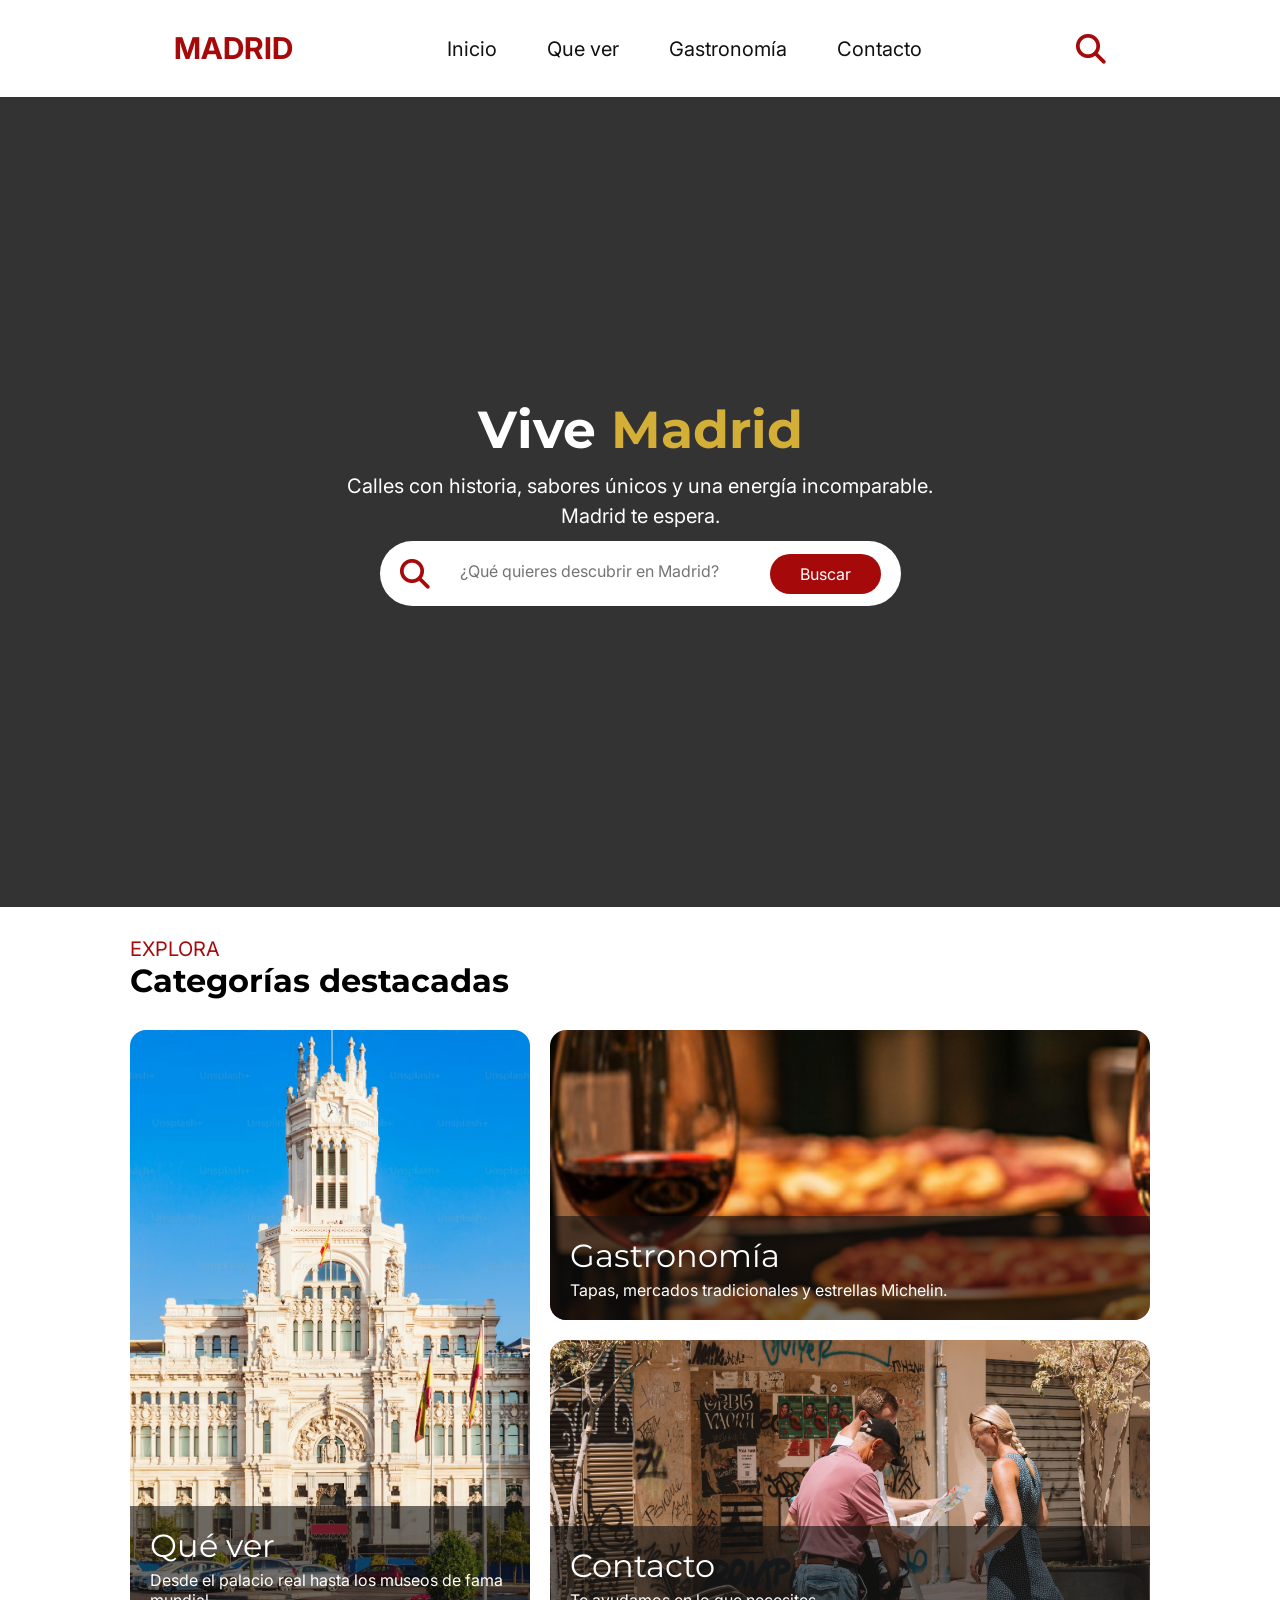
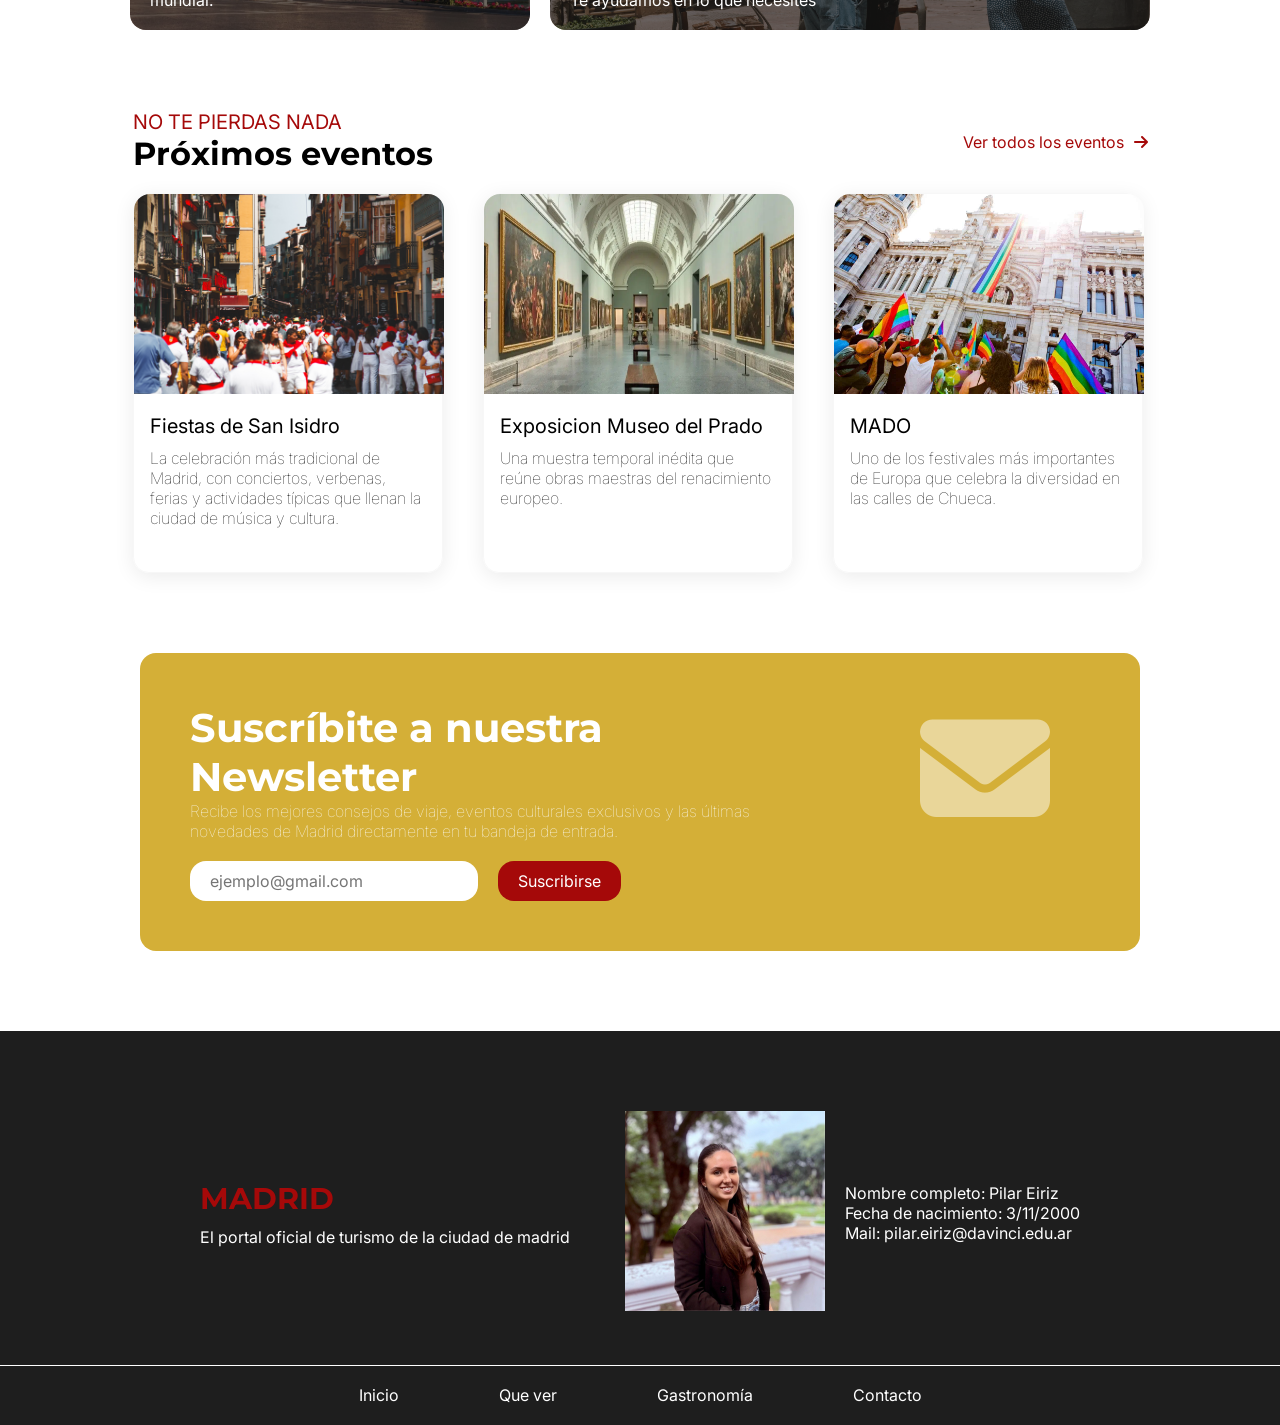
==== index.html @ 143a4bd5 "Web terminada" ====
<!DOCTYPE html>
<html lang="es">

<head>
    <meta charset="UTF-8">
    <meta name="viewport" content="width=device-width, initial-scale=1.0">
    <link rel="stylesheet" href="./css/style.css">
    <link rel="stylesheet" href="https://cdnjs.cloudflare.com/ajax/libs/font-awesome/6.7.2/css/all.min.css">
    <link rel="preconnect" href="https://fonts.googleapis.com">
    <link rel="preconnect" href="https://fonts.gstatic.com" crossorigin>
    <link
        href="https://fonts.googleapis.com/css2?family=Inter:ital,opsz,wght@0,14..32,100..900;1,14..32,100..900&family=Montserrat:ital,wght@0,100..900;1,100..900&display=swap"
        rel="stylesheet">
    <link rel="icon" href="./assets/favicon.ico" type="image/x-icon">
    <title>Inicio</title>
</head>

<body>
    <header class="header">
        <div id="logo">
            <p><strong>MADRID</strong></p>
        </div>
        <nav class="nav">
            <ul>
                <li>
                    <a href="./index.html">Inicio</a>
                </li>
                <li>
                    <a href="./quever.html">Que ver</a>
                </li>
                <li>
                    <a href="./gastronomia.html">Gastronomía</a>
                </li>
                <li>
                    <a href="./contacto.html">Contacto</a>
                </li>
            </ul>
        </nav>
        <div class="div-icono-buscador">
            <i class="fa-solid fa-magnifying-glass"></i>
        </div>
    </header>
    <section class="seccion-principal-inicio">
        <video class="video-fondo" autoplay muted loop playsinline>
            <source src="./assets/home/video-principal-madrid.mp4" type="video/mp4">
        </video>
        <h1 class="fade-in-box">Vive <span>Madrid</span></h1>
        <p class="fade-in-box"> Calles con historia, sabores únicos y una energía incomparable. Madrid te espera.</p>
        <div class="contenedor-input-buscador fade-in-box">
            <div class="div-icono-buscador">
                <i class="fa-solid fa-magnifying-glass"></i>
            </div>
            <div>
                <input type="text" placeholder="¿Qué quieres descubrir en Madrid?">
            </div>
            <div>
                <button>
                    Buscar
                </button>
            </div>

        </div>
    </section>
    <section class="seccion-categorias-destacadas">
        <div class="texto-principal-detacadas">
            <p>EXPLORA</p>
            <h2>Categorías destacadas</h2>
        </div>
        <div class="cards-caterogias-destacadas">
            <div class="categorias-izquierda">
                <div class="card-texto">
                    <h3>
                        Qué ver
                    </h3>
                    <p>
                        Desde el palacio real hasta los museos de fama mundial.
                    </p>
                </div>

            </div>
            <div class="categorias-derecha">
                <div class="categoria-gastronomia">
                    <div class="card-texto">
                        <h3>Gastronomía</h3>
                        <p>Tapas, mercados tradicionales y estrellas Michelin.</p>
                    </div>
                </div>
                <div class="categoria-contacto">
                    <div class="card-texto">
                        <h3>Contacto</h3>
                        <p>Te ayudamos en lo que necesites</p>
                    </div>

                </div>
            </div>
        </div>

    </section>
    <section class="seccion-proximos-eventos">
        <div class="texto-principal-eventos">
            <div class="texto-izquierda">
                <p> NO TE PIERDAS NADA </p>
                <h2> Próximos eventos </h2>
            </div>
            <div class="texto-derecha">
                <p>Ver todos los eventos</p>
                <i class="fa-solid fa-arrow-right"></i>
            </div>
        </div>
        <div class="seccion-cards-proximos-eventos">
            <div class="card-evento">
                <figure>
                    <img src="./assets/home/prox-eventos/san-isidro.jpg" alt="Eiesta de San Isidro">
                </figure>
                <h3>Fiestas de San Isidro</h3>
                <p>La celebración más tradicional de Madrid, con conciertos, verbenas, ferias y actividades típicas que
                    llenan la ciudad de música y cultura.</p>
            </div>
            <div class="card-evento">
                <figure>
                    <img src="./assets/home/prox-eventos/museo-del-prado.jpg" alt="Exposicion en el Museo del Prado">
                </figure>
                <h3>Exposicion Museo del Prado</h3>
                <p>Una muestra temporal inédita que reúne obras maestras del renacimiento europeo.</p>
            </div>
            <div class="card-evento">
                <figure>
                    <img src="./assets/home/prox-eventos/Madrid-Orgullo.jpg" alt="Festival Madrid Orgullo">
                </figure>
                <h3> <abbr title="Madrid Orgullo"> MADO</abbr></h3>
                <p>Uno de los festivales más importantes de Europa que celebra la diversidad en las calles de Chueca.
                </p>
            </div>
        </div>
    </section>

    <section class="seccion-newsletter">
        <div class="seccion-principal-newsletter">
            <div>
                <h2>Suscríbite a nuestra Newsletter</h2>
                <p>Recibe los mejores consejos de viaje, eventos culturales exclusivos y las últimas novedades de Madrid
                    directamente en tu bandeja de entrada.</p>
            </div>
            <div class="seccion-input">
                <input type="email" name="" id="" placeholder="ejemplo@gmail.com">
                <button>Suscribirse</button>
            </div>
        </div>
        <div class="newsletter-icono">
            <i class="fa-solid fa-envelope"></i>
        </div>
    </section>

    <footer>
        <section class="seccion-footer">
            <div class="seccion-footer-row">
                <div class="texto_footer">
                    <p><strong>MADRID</strong></p>
                    <p class="parrafo_footer">El portal oficial de turismo de la ciudad de madrid</p>
                </div>

                <div class="section_footer_datos">
                    <figure class="imagen_footer">
                        <img src="./assets/imagen_perfil.jpeg" alt="Imagen perfil Pilar Eiriz">
                    </figure>
                    <div class="datos_footer">
                        <p>Nombre completo: Pilar Eiriz</p>
                        <p>Fecha de nacimiento: 3/11/2000</p>
                        <p>Mail: pilar.eiriz@davinci.edu.ar</p>
                    </div>
                </div>
            </div>

            <div class="divider" />

            <ul class="footer-list">
                <li>
                    <a href="./index.html">Inicio</a>
                </li>
                <li>
                    <a href="./quever.html">Que ver</a>
                </li>
                <li>
                    <a href="./gastronomia.html">Gastronomía</a>
                </li>
                <li>
                    <a href="./contacto.html">Contacto</a>
                </li>
            </ul>

        </section>

    </footer>

</body>

</html>
---- css/style.css ----
* {
    margin: 0;
    padding: 0;
    box-sizing: border-box;
    list-style: none;
    text-decoration: none;
    font-family: "Inter", sans-serif;
    scroll-behavior: smooth;
}

.fade-in-box {
    animation: fadeIn 1s ease-in-out;
}

@keyframes fadeIn {
    0% {
        opacity: 0;
    }

    100% {
        opacity: 1;
    }
}

:root {
    --color-principal: #A50909;
    --color-texto-secundario: #111111;
    --color-texto-principal: #FFFFFF;
    --color-acento: #D4AF37;
    --color-extra: #E6A0A2;
}


body {
    max-width: 100vw;
    margin: 0 auto;
}


/* Navbar */

.header {
    display: flex;
    justify-content: space-evenly;
    align-items: center;
    padding: 30px 20px;
}


#logo p {
    font-family: "Montserrat", sans-serif;
    color: var(--color-principal);
    font-size: 30px;
    user-select: none;
}

.div-icono-buscador i {
    color: var(--color-principal);
    transition: transform 0.3s ease;
    font-size: 30px;
}

.div-icono-buscador i:hover {
    transform: scale(1.2);
    cursor: pointer;
}

.nav ul {
    display: flex;
    justify-content: space-between;
    gap: 50px;
    width: 100%;

}

.nav a {
    color: var(--color-texto-secundario);
    font-size: 20px;

}

.nav a:hover {
    color: var(--color-principal);
}

.divider {
    width: 100%;
    height: 0.1px;
   background-color: var(--color-texto-principal);
    border: none;
}




/* Footer */


.seccion-footer {
    display: flex;
    flex-direction: column;
    padding: 60px 0px;
    background-color: #1E1E1E;
    margin-top: 80px;
    gap: 30px;
    height: max-content;
}


.seccion-footer-row {
    display: flex;
    justify-content: space-between;
    align-items: center;
    padding: 20px 200px;
}

.texto_footer {
    display: flex;
    flex-direction: column;
    gap: 10px;
}

.texto_footer strong {
    font-family: "Montserrat", sans-serif;
    color: var(--color-principal);
    font-size: 30px;
}

.parrafo_footer {
    color: var(--color-texto-principal);
    font-size: 1rem;
}

.section_footer_datos {
    display: flex;
    gap: 20px;
}

.section_footer_datos img {
    width: 200px;
}

.datos_footer {
    color: var(--color-texto-principal);
    display: flex;
    flex-direction: column;
    align-items: flex-start;
    justify-content: center;

}

.footer-list {
    display: flex;
    gap: 0px 100px;
    justify-content: center;
    padding: 20px 0px;

}

.footer-list a {
    color: var(--color-texto-principal);
}







/* Inicio */

.seccion-principal-inicio {
    position: relative;
    display: flex;
    flex-direction: column;
    justify-content: center;
    align-items: center;
    gap: 10px;
    height: 90vh;
    overflow: hidden;
}

.video-fondo {
    position: absolute;
    inset: 0;
    width: 100%;
    height: 100%;
    object-fit: cover;
    z-index: 0;
}

.seccion-principal-inicio::before {
    content: "";
    position: absolute;
    inset: 0;
    background: rgba(0, 0, 0, 0.8); 
    z-index: 1;
}

.seccion-principal-inicio h1,
span {
    font-family: "Montserrat", sans-serif;
    font-size: 52px;
    font-weight: bold;
    color: var(--color-texto-principal);
    z-index: 2;
}

.seccion-principal-inicio p {
    color: var(--color-texto-principal);
    font-size: 20px;
    width: 600px;
    text-align: center;
    line-height: 30px;
    z-index: 2;
}

.seccion-principal-inicio span {
    color: var(--color-acento);
    z-index: 2;

}



.contenedor-input-buscador {
    background-color: var(--color-texto-principal);
    border-radius: 100px;
    display: flex;
    justify-content: space-between;
    align-items: center;
    gap: 20px;
    padding: 10px 20px;
    width: max-content;
    z-index: 2;

}

.contenedor-input-buscador input {
    margin-bottom: 5px;
    border: none;
    width: 300px;
    padding: 10px;
    outline: none;
    font-size: 1rem;

}


.contenedor-input-buscador input::placeholder {
    font-size: 1rem;
}

.contenedor-input-buscador button {
    background-color: var(--color-principal);
    color: var(--color-texto-principal);
    border: none;
    border-radius: 100px;
    padding: 10px 30px;
    font-size: 1rem;
    text-align: center;
    transition: transform 0.3s ease;
}

.contenedor-input-buscador button:hover {
    transform: scale(1.1);
    cursor: pointer;
}


/* Inicio: Categorias destacadas */

.seccion-categorias-destacadas {
    display: flex;
    flex-direction: column;
    align-items: flex-start;
    gap: 30px;
    margin: 0 auto;
    width: max-content;
}


.texto-principal-detacadas {
    display: flex;
    flex-direction: column;
    align-items: start;
    margin-top: 30px;

}

.texto-principal-detacadas p {
    letter-spacing: 5%;
    color: var(--color-principal);
    font-size: 20px;

}

.texto-principal-detacadas h2 {
    font-family: "Montserrat", sans-serif;
    font-size: 2rem;
}


.cards-caterogias-destacadas {
    display: flex;
    align-items: center;
    justify-content: center;
    gap: 20px;
    height: 600px;

}

.categorias-izquierda {
    background-image: url(../assets/home/Quever-home.avif);
    height: 600px;
    width: 400px;
    background-size: 100%;
    background-position: center;
    background-repeat: no-repeat;
    border-radius: 16px;
    position: relative;
}

.card-texto {
    color: var(--color-texto-principal);
    background-color: rgba(17, 17, 17, 0.6);
    padding: 20px;
    position: absolute;
    bottom: 0;
    border-radius: 0px 0px 16px 16px;
    width: 100%;
}

.card-texto h3 {
    font-family: "Montserrat", sans-serif;
    font-size: 2rem;
    font-weight: normal;
    margin-bottom: 5px;
}

.card-texto p {
    font-size: 1rem;
}

.categorias-derecha {
    display: flex;
    flex-direction: column;
    justify-content: start;
    height: 600px;
    width: 600px;
    gap: 20px;
}

.categoria-gastronomia {
    background-image: url(../assets/home/gastronomia-home.png);
    height: 290px;
    border-radius: 16px;
    background-size: 180%;
    background-position: start;
    background-repeat: no-repeat;
    position: relative;
}

.categoria-contacto {
    background-image: url(../assets/home/contacto-home.jpg);
    height: 290px;
    border-radius: 16px;
    background-size: 100%;
    background-position: center;
    background-repeat: no-repeat;
    position: relative;
}


/* Inicio: Proximos eventos */
.seccion-proximos-eventos {
    display: flex;
    flex-direction: column;
    align-items: flex-start;
    padding: 80px 0px;
    gap: 20px;
    margin: 0 auto;
    width: max-content;

}

.texto-principal-eventos {
    display: flex;
    justify-content: space-between;
    gap: 530px;
    width: max-content;
}


.texto-izquierda p {
    letter-spacing: 5%;
    color: var(--color-principal);
    font-size: 20px;

}

.texto-izquierda h2 {
    font-family: "Montserrat", sans-serif;
    font-size: 2rem;
}

.texto-derecha {
    display: flex;
    align-items: center;
    gap: 10px;

}

.texto-derecha p,
i {
    color: var(--color-principal);
}


.seccion-cards-proximos-eventos {
    display: flex;
    gap: 40px;
}

.card-evento {
    width: 310px;
    height: 380px;
    border-radius: 1rem;
    box-shadow: 0 4px 20px rgba(0, 0, 0, 0.08);
    border: 1px solid rgba(0, 0, 0, 0.03);
}

.card-evento img {
    width: 310px;
    height: 200px;
    border-radius: 16px 16px 0px 0px;
}

.card-evento h3 {
    font-weight: normal;
    font-size: 20px;
    padding: 16px 16px 10px 16px;
}

.card-evento p {
    font-size: 1rem;
    padding: 0px 16px;
    font-weight: lighter;
}


/* Inicio: Newsletter */
.seccion-newsletter {
    display: flex;
    align-items: flex-start;
    background-color: var(--color-acento);
    padding: 50px;
    gap: 100px;
    justify-content: flex-start;
    border-radius: 1rem;
    margin: 0 auto;
    max-width: 1000px;
}

.seccion-principal-newsletter {
    display: flex;
    flex-direction: column;
    gap: 20px;
    width: 70%;
}

.seccion-principal-newsletter h2 {
    font-family: "Montserrat", sans serif;
    color: var(--color-texto-principal);
    font-size: 40px;
}

.seccion-principal-newsletter p {
    color: var(--color-texto-principal);
    font-weight: lighter;
    font-size: 1rem;

}

.seccion-input {
    width: max-content;
    display: flex;
    gap: 20px;
}

.seccion-input input {
    padding: 10px 20px;
    border: none;
    border-radius: 1rem;
    font-size: 1rem;
    outline: none;
}

.seccion-input button {
    background-color: var(--color-principal);
    color: var(--color-texto-principal);
    padding: 10px 20px;
    border: none;
    border-radius: 1rem;
    font-size: 1rem;
    transition: transform 0.3s ease;

}

.seccion-input button:hover {
    transform: scale(1.1);
    cursor: pointer;
}

.newsletter-icono i {
    color: #E9D699;
    font-size: 130px;

}


/* Que ver: Seccion principal */
.seccion-principal-que-ver {
    display: flex;
    flex-direction: column;
    justify-content: flex-end;
    align-items: flex-start;
    gap: 10px;
    background-image: url(../assets/intros/portada-quever.jpg);
    height: 90vh;
    background-size: 100%;
    background-position: center;
    background-repeat: no-repeat;

}

.seccion-principal-que-ver h1,
span {
    font-family: "Montserrat", sans-serif;
    font-size: 52px;
    font-weight: bold;
    color: var(--color-texto-principal);

}

.seccion-principal-que-ver span {
    color: var(--color-acento);
}

.seccion-principal-que-ver h1 {
    padding-left: 80px;
}


.seccion-principal-que-ver p {
    color: var(--color-texto-principal);
    font-size: 20px;
    width: 800px;
    text-align: start;
    line-height: 30px;
    padding-left: 80px;
    padding-bottom: 80px;
}

.nav-secciones-que-ver {
    background-color: #0E0E0C;
    height: 50px;
    display: flex;
    justify-content: center;
    align-content: center;
}

.lista-secciones-que-ver {
    display: flex;
    gap: 40px;
    justify-content: center;
    align-items: center;

}

.lista-secciones-que-ver a {
    font-size: 20px;
    color: #EDEEEF;
}
.lista-secciones-que-ver a:hover {
    text-decoration: underline;
}





/* Monumentos reales */

.texto-principal-seccion h2 {
    font-size: 2rem;
    font-weight: bold;
    padding: 20px 0px 20px 0px
}

.seccion-monumentos-reales {
    display: flex;
    flex-direction: column;
    margin: 0 auto;
    width: max-content;
    padding-top: 30px;
}


.texto-principal-monumentos {
    text-align: start;
    margin-bottom: 30px;
}

.seccion-cards-monumentos {
    display: flex;
    justify-content: center;
    align-items: center;
    width: max-content;
    height: max-content;
    gap: 30px;
}

.card-monumento {
    width: 400px;
    height: 450px;
    border-radius: 1rem;
    box-shadow: 0 4px 20px rgba(0, 0, 0, 0.08);
    border: 1px solid rgba(0, 0, 0, 0.03);

}

.card-monumento img {
    width: 400px;
    height: 250px;
    border-radius: 16px 16px 0px 0px;
}


.texto-card {
    padding: 20px 10px 30px 30px;
    display: flex;
    flex-direction: column;
    gap: 10px;
}





.dato-monumento {
    display: flex;
    justify-content: center;
    gap: 10px;
}

.dato-monumento i {
    font-size: 32px;
    color: var(--color-acento);
}




/* Que ver: Plazas */

.seccion-plazas {
    display: flex;
    flex-direction: column;
    align-items: flex-start;
    gap: 30px;
    width: max-content;
    margin: 0 auto;
    padding-top: 30px;
}

.cards-plazas {
    display: flex;
    align-items: center;
    justify-content: center;
    gap: 20px;
    height: 600px;
}

.cards-plazas h3 {
    font-family: "Montserrat", sans-serif;
    font-size: 2rem;
    font-weight: normal;
    margin-bottom: 5px;
}

.cards-plazas p {
    font-size: 1rem;
}

.categorias-plazas-izquierda {
    background-image: url(../assets/que-ver/plaza-mayor.jpg);
    height: 600px;
    width: 400px;
    background-size: cover;
    object-fit: cover;
    background-position: center;
    background-repeat: no-repeat;
    border-radius: 16px;
    position: relative;


}

.categorias-plazas-derecha {
    height: 600px;
    width: 400px;
    background-size: cover;
    background-position: center;
    background-repeat: no-repeat;
    border-radius: 16px;
    position: relative;
    display: flex;
    flex-direction: column;
    justify-content: start;
    gap: 40px;
}


.card-texto-plazas {
    color: var(--color-texto-principal);
    background-color: rgba(17, 17, 17, 0.6);
    display: flex;
    flex-direction: column;
    justify-content: center;
    padding: 20px;
    position: absolute;
    bottom: 0;
    border-radius: 0 0 16px 16px;
}

.categoria-plazas {
    background-image: url(../assets/que-ver/plaza-puerta-del-sol.webp);
    background-size: cover;
    background-repeat: no-repeat;
    height: 280px;
    border-radius: 16px;
    background-position: center;
    position: relative;

}

.categoria-plazas-informacion {
    background-position: center;
    background-repeat: no-repeat;
    position: relative;
    background-size: cover;
    background-color: var(--color-acento);
    height: 280px;
    border-radius: 16px;
    display: flex;
    padding-left: 50px;

}

.card-texto-sabias-que h3 {
    color: var(--color-principal);
    font-size: 32px;
    font-weight: bold;
}

.card-texto-sabias-que p {
    color: var(--color-texto-principal);
    font-size: 16px;
    width: 300px;
}

.card-texto-sabias-que {
    display: flex;
    justify-content: center;
    flex-direction: column;


}



/*Museos*/

.seccion-museos {
    display: flex;
    flex-direction: column;
    width: max-content;
    margin: 0 auto;
    padding-top: 50px;
}


.container-museos {
    display: flex;
    justify-content: space-between;
    gap: 20px;

}

.container-museos div {
    height: 450px;
    display: flex;
    flex-direction: column;
    margin: 0 auto;
    width: 300px;

}

.container-museos-informacion h3 {
    color: var(--color-principal);
    font-size: 20px;
    font-family: "Montserrat", sans-serif;
}

.container-museos-informacion img {
    height: 200px;
    width: 280px;
    padding-bottom: 20px;
}

.container-museos-informacion p {
    padding-top: 5px;
}

.informacion-extra {
    font-weight: 200;
}


/* Gastronomia */

.seccion_principal_gastronomia {
    background-image: url(../assets/intros/portada-gastronomia.png);
    background-size: cover;
    background-repeat: no-repeat;
    height: 90vh;
    background-size: 100%;
    position: relative;
    display: flex;
    flex-direction: column;
    justify-content: end;
    padding: 100px;
    gap: 10px;
}

.seccion_principal_gastronomia h2 {
    color: var(--color-texto-principal);
    font-size: 52px;
    font-family: "Montserrat", sans-serif;
}

.seccion_principal_gastronomia p {
    color: var(--color-texto-principal);
    font-size: 20px;
    width: 700px;
}

.seccion_principal_gastronomia span {
    color: var(--color-acento);
}

.seccion-esenciales {
    display: flex;
    flex-direction: column;
    width: max-content;
    margin: 0 auto;
    padding: 50px 0px;
    gap: 20px;
}

.texto-principal-esenciales h2 {
    font-size: 2rem;
}

.cards-esenciales {
    display: flex;
    gap: 30px;
    height: fit-content;
    border-radius: 16px;

}

.esenciales-izquierda div {
    background-image: url(../assets/gastronomia/bocadillodecalamares.jpg);
    background-size: cover;
    background-repeat: no-repeat;
    position: relative;
    height: 600px;
    width: 400px;
    background-position: center;
    border-radius: 16px;
    display: flex;
    align-items: flex-end;
    justify-content: flex-start;
    padding: 20px;
}

.esenciales-izquierda h3 {
    position: relative;
    display: flex;
    align-items: center;
    justify-content: center;
    padding: 20px;
    color: var(--color-texto-principal);
    background-color: var(--color-acento);
    border-radius: 16px;
    height: 10px;
    text-align: center;
}

.esenciales-derecha {
    height: 600px;
    width: 400px;
    border-radius: 16px;
    display: flex;
    flex-direction: column;
    gap: 20px;
}

.esenciales-derecha div {
    display: flex;
    justify-content: flex-start;
    align-items: flex-end;
    padding: 20px;
    border-radius: 16px;

}

.esenciales-derecha h3 {
    position: relative;
    display: flex;
    align-items: center;
    justify-content: center;
    padding: 20px;
    color: var(--color-texto-principal);
    background-color: var(--color-acento);
    border-radius: 16px;
    height: 10px;
    text-align: center;
}



.contenedor-cocido {
    background-image: url(../assets/gastronomia/cocido-madrileño.jpg);
    background-size: cover;
    background-repeat: no-repeat;
    position: relative;
    height: 290px;
    width: 400px;
}

.contenedor-tortilla {
    background-image: url(../assets/gastronomia/tortilla.jpeg);
    background-size: cover;
    background-repeat: no-repeat;
    position: relative;
    height: 290px;
    width: 400px;
}

.seccion-donde-comer {
    display: flex;
    flex-direction: column;
    margin: 0 auto;
    width: max-content;

}


.seccion-texto-donde-comer {
    display: flex;
    justify-content: center;
    align-items: center;
    flex-direction: column;
    gap: 10px;
}


.seccion-texto-donde-comer p {
    padding-bottom: 50px;
    width: 70%;
    text-align: center;
}


.cards-donde-comer {
    display: flex;
    justify-content: center;
    width: fit-content;
    gap: 20px;
}

.card-individual {
    width: max-content;
    height: 400px;
    display: flex;
    flex-direction: column;
    margin: 0 auto;
    width: 280px;
    border-radius: 1rem;
    box-shadow: 0 4px 20px rgba(0, 0, 0, 0.08);
    border: 1px solid rgba(0, 0, 0, 0.03);
}

.card-individual img {
    width: 280px;
    height: 200px;
    border-radius: 16px 16px 0px 0px;
}

.card-individual div {
    padding: 20px 20px;
}

.ver-mas {
    display: flex;
    gap: 1rem;
    align-items: center;
    justify-content: flex-start;
}

.ver-mas p {
    color: var(--color-principal);
}



/*PLANIFICA TU RUTA */

.planifica-ruta {
    margin-top: 100px;
    background-image: url(../assets/gastronomia/ruta-de-tapas.png);
    background-size: cover;
    height: 400px;
    display: flex;
    justify-content: center;
    align-items: center;
}


.seccion-texto-planifica-ruta {
    background-color: rgba(255, 255, 255, 0.9);
    height: 400px;
    width: 50%;
    display: flex;
    flex-direction: column;
    justify-content: center;
    align-items: center;
    gap: 30px;
}

.seccion-texto-planifica-ruta h2 {
    font-size: 40px;
    font-family: "Montserrat", sans-serif;
    ;
}

.seccion-texto-planifica-ruta p {
    font-size: 20px;
    width: 70%;
    text-align: center;

}


.planifica-ruta-boton {
    display: flex;
    background-color: var(--color-principal);
    color: var(--color-texto-principal);
    padding: 5px 10px;
    border: none;
    border-radius: 100px;
    gap: 10px;
    font-size: 1rem;

}

.planifica-ruta-boton i {
    color: var(--color-texto-principal);
}


/* Contacto */

.principal-contacto {
    background-image: linear-gradient(rgba(0, 0, 0, 0.5), rgba(0, 0, 0, 0.5)), url(../assets/contacto/contacto-fondo-principal.jpg);

    background-size: cover;
    background-repeat: no-repeat;
    background-position: center;
    height: 90vh;
    display: flex;
    justify-content: center;
    align-items: center;
    flex-direction: column;
    gap: 10px;
}

.principal-contacto h2 {
    color: var(--color-texto-principal);
    font-family: "Montserrat", sans-serif;
    font-size: 52px;
    font-weight: bold;

}

.principal-contacto p {
    color: var(--color-texto-principal);
    font-size: 20px;
}

.seccion-contacto {
    display: flex;
    margin: 0 auto;
    width: max-content;
    padding: 100px 0px;
    gap: 100px;
}

.formulario {
    display: flex;
    flex-direction: column;
    gap: 20px;
    border: 1px solid rgba(0, 0, 0, 0.08);
    box-shadow: 0 4px 16px rgba(0, 0, 0, 0.06);
    padding: 50px 50px 100px 50px;
    border-radius: 10px;
}

.formulario-contacto {
    display: flex;
    flex-direction: column;
    gap: 20px;
}

.texto-principal-formulario-contacto h3 {
    font-size: 2rem;
    color: var(--color-principal);
}

.datos-personales-formulario {
    display: flex;
    gap: 40px;
}

.nombre-formulario {
    display: flex;
    flex-direction: column;
}

.mail-formulario {
    display: flex;
    flex-direction: column;
}

.mail-formulario input,
.nombre-formulario input,
.asunto-opciones {
    margin-top: 10px;
    width: 200px;
    height: 30px;
    border-radius: 5px;
    border: var(--color-principal) solid 1px;
    padding-left: 10px;
}


.asunto-formulario {
    display: flex;
    flex-direction: column;

}

.asunto-formulario select {
    width: 440px;
    height: 40px;
    font-size: 1rem;
    padding-left: 10px;
}


.mensaje-formulario {
    display: flex;
    flex-direction: column;
    gap: 10px;
}

.mensaje-formulario label {
    margin-top: 10px;
}

.mensaje-formulario textarea {
    width: 450px;
    height: 100px;
    border-radius: 5px;
    border: var(--color-principal) solid 1px;
    padding: 10px;
}

.formulario button {
    background-color: var(--color-principal);
    color: var(--color-texto-principal);
    border: none;
    border-radius: 5px;
    width: 200px;
    height: 40px;
    font-size: 20px;
    transition: transform 0.3s ease;
}

.formulario-contacto button:hover {
    transform: scale(1.1);
    cursor: pointer;
}


.secciones-izquierda-contacto {
    display: flex;
    flex-direction: column;
    gap: 100px;
}

.seccion-encuentranos {
    display: flex;
    flex-direction: column;
    gap: 20px;
    background-color: #EDEEEF;
    border-radius: 10px;
    width: 400px;
    padding: 20px 60px 60px 20px;
}

.titulo-encuentranos h3 {
    font-size: 24px;
}


.informacion-encuentranos {
    display: flex;
    flex-direction: column;
    gap: 20px;
}

.item-informacion-encuentranos {
    display: flex;
    gap: 30px;
    align-items: center;
}


.info-extra-encuentranos {
    color: #604542;
}

#preguntas-frecuentes-seccion {
    background-color: var(--color-principal);
    padding: 30px;
    width: 400px;
    height: 150px;
    border-radius: 10px;
    display: flex;
    flex-direction: column;
    gap: 10px;
}

#preguntas-frecuentes-seccion h3,
#preguntas-frecuentes-seccion p {
    color: var(--color-texto-principal);
}

.preguntas-frecuentes-seccion h3 {
    font-size: 20px;
}

.preguntas-frecuentes-link {
    display: flex;
    gap: 10px;
    transition: transform 0.3s ease;
}

.preguntas-frecuentes-link a {
    color: var(--color-texto-principal);
}

.preguntas-frecuentes-link:hover{
     transform: scale(1.02);
    cursor: pointer;
}

.preguntas-frecuentes-link i {
    color: var(--color-texto-principal);
}

.seccion-ubicacion {
    width: 90%;
    max-width: 1200px;
    margin: 80px auto;
}

.seccion-ubicacion h2 {
    color: var(--color-principal);
    font-size: 2rem;
    margin-bottom: 30px;
}

.seccion-mapa {
    width: 100%;
    border-radius: 18px;
}

.seccion-mapa iframe {
    width: 100%;
    height: 420px;
    border: none;
}

.seccion-gracias-formulario {
    display: flex;
    flex-direction: column;
    justify-content: center;
    align-items: center;
    gap: 40px;
    padding-top: 100px;
width: max-content;
margin: 0 auto;
}

.seccion-gracias-formulario i {
    color: var(--color-principal);
font-size: 80px;
}

.texto-gracias-formulario {
    display: flex;
    justify-content: center;
flex-direction: column;
align-items: center;
gap: 10px;
}


.texto-gracias-formulario h2 {
    font-size: 2rem;
    font-family: "Montserrat", sans-serif;

}

.texto-gracias-formulario p {
width: 50%;
text-align: center;
}


.seccion-gracias-formulario button {
    background-color: var(--color-principal);
    padding: 10px 20px;
    border: none;
    border-radius: 16px;
    color: var(--color-texto-principal);
      transition: transform 0.3s ease;
}



.seccion-gracias-formulario button:hover {
    transform: scale(1.1);
    cursor: pointer;
}
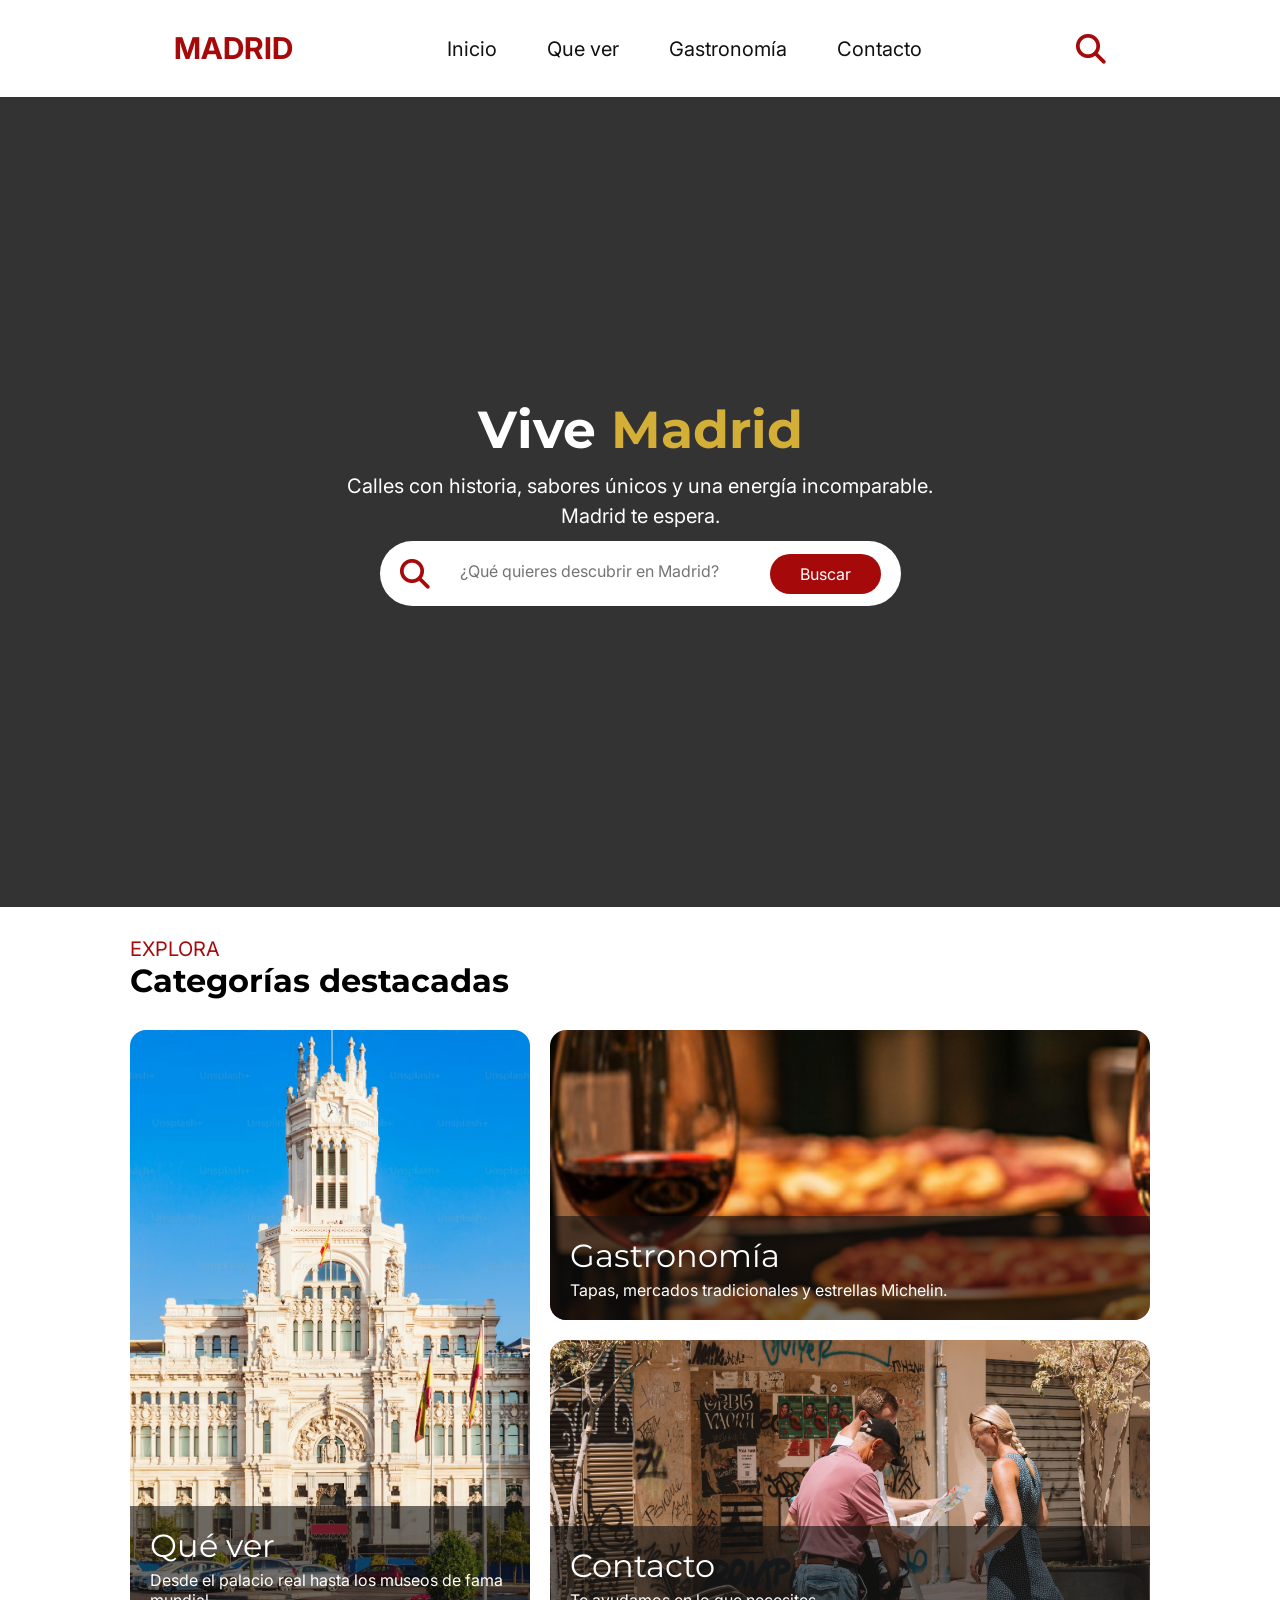
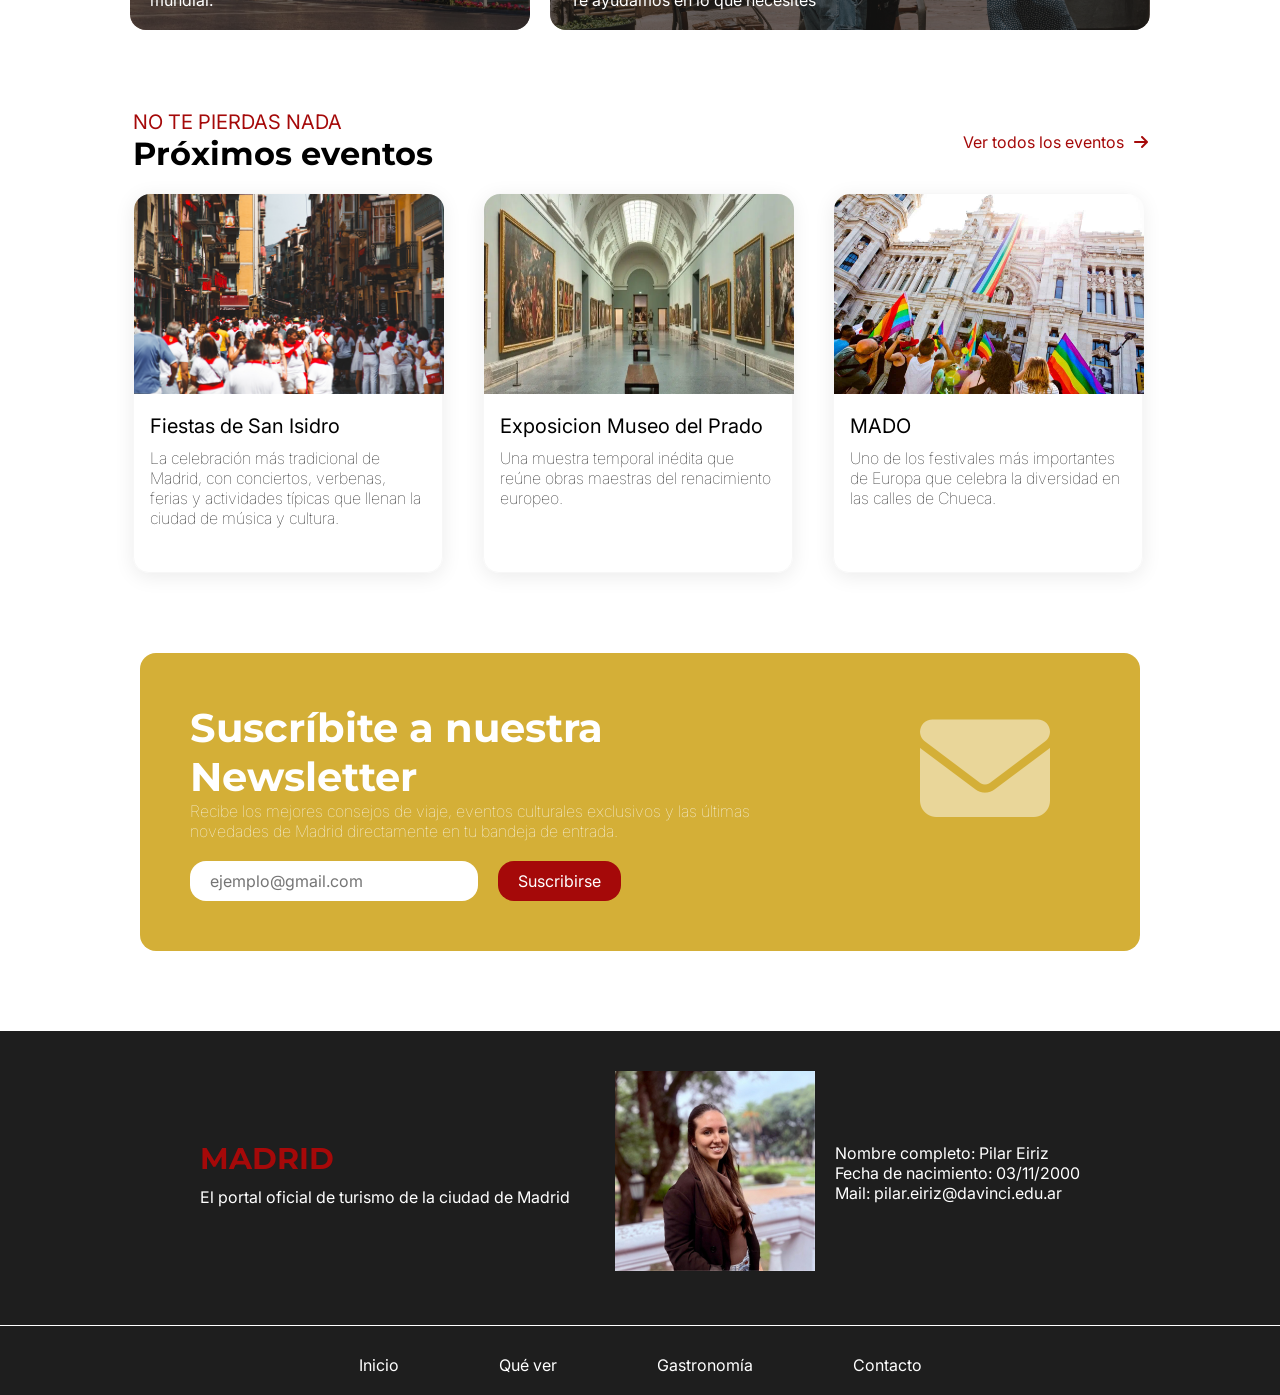
==== commit 43a91563: "fixes w3c" ====
--- a/index.html
+++ b/index.html
@@ -142,7 +142,7 @@
                     directamente en tu bandeja de entrada.</p>
             </div>
             <div class="seccion-input">
-                <input type="email" name="" id="" placeholder="ejemplo@gmail.com">
+                <input type="email" name="suscribirse" id="suscribirse" placeholder="ejemplo@gmail.com">
                 <button>Suscribirse</button>
             </div>
         </div>
@@ -156,40 +156,31 @@
             <div class="seccion-footer-row">
                 <div class="texto_footer">
                     <p><strong>MADRID</strong></p>
-                    <p class="parrafo_footer">El portal oficial de turismo de la ciudad de madrid</p>
+                    <p class="parrafo_footer">El portal oficial de turismo de la ciudad de Madrid</p>
                 </div>
 
                 <div class="section_footer_datos">
                     <figure class="imagen_footer">
                         <img src="./assets/imagen_perfil.jpeg" alt="Imagen perfil Pilar Eiriz">
                     </figure>
+
                     <div class="datos_footer">
                         <p>Nombre completo: Pilar Eiriz</p>
-                        <p>Fecha de nacimiento: 3/11/2000</p>
+                        <p>Fecha de nacimiento: 03/11/2000</p>
                         <p>Mail: pilar.eiriz@davinci.edu.ar</p>
                     </div>
                 </div>
             </div>
 
-            <div class="divider" />
+            <div class="divider"></div>
 
             <ul class="footer-list">
-                <li>
-                    <a href="./index.html">Inicio</a>
-                </li>
-                <li>
-                    <a href="./quever.html">Que ver</a>
-                </li>
-                <li>
-                    <a href="./gastronomia.html">Gastronomía</a>
-                </li>
-                <li>
-                    <a href="./contacto.html">Contacto</a>
-                </li>
+                <li><a href="./index.html">Inicio</a></li>
+                <li><a href="./quever.html">Qué ver</a></li>
+                <li><a href="./gastronomia.html">Gastronomía</a></li>
+                <li><a href="./contacto.html">Contacto</a></li>
             </ul>
-
         </section>
-
     </footer>
 
 </body>
--- a/css/style.css
+++ b/css/style.css
@@ -86,7 +86,7 @@
 .divider {
     width: 100%;
     height: 0.1px;
-   background-color: var(--color-texto-principal);
+    background-color: var(--color-texto-principal);
     border: none;
 }
 
@@ -99,7 +99,7 @@
 .seccion-footer {
     display: flex;
     flex-direction: column;
-    padding: 60px 0px;
+    padding: 20px 0px;
     background-color: #1E1E1E;
     margin-top: 80px;
     gap: 30px;
@@ -153,8 +153,6 @@
     display: flex;
     gap: 0px 100px;
     justify-content: center;
-    padding: 20px 0px;
-
 }
 
 .footer-list a {
@@ -193,7 +191,7 @@
     content: "";
     position: absolute;
     inset: 0;
-    background: rgba(0, 0, 0, 0.8); 
+    background: rgba(0, 0, 0, 0.8);
     z-index: 1;
 }
 
@@ -289,7 +287,6 @@
 }
 
 .texto-principal-detacadas p {
-    letter-spacing: 5%;
     color: var(--color-principal);
     font-size: 20px;
 
@@ -356,7 +353,6 @@
     height: 290px;
     border-radius: 16px;
     background-size: 180%;
-    background-position: start;
     background-repeat: no-repeat;
     position: relative;
 }
@@ -393,7 +389,6 @@
 
 
 .texto-izquierda p {
-    letter-spacing: 5%;
     color: var(--color-principal);
     font-size: 20px;
 
@@ -582,6 +577,7 @@
     font-size: 20px;
     color: #EDEEEF;
 }
+
 .lista-secciones-que-ver a:hover {
     text-decoration: underline;
 }
@@ -943,7 +939,7 @@
 
 
 .contenedor-cocido {
-    background-image: url(../assets/gastronomia/cocido-madrileño.jpg);
+    background-image: url(../assets/gastronomia/cocido-madrileno.jpg);
     background-size: cover;
     background-repeat: no-repeat;
     position: relative;
@@ -1284,8 +1280,8 @@
     color: var(--color-texto-principal);
 }
 
-.preguntas-frecuentes-link:hover{
-     transform: scale(1.02);
+.preguntas-frecuentes-link:hover {
+    transform: scale(1.02);
     cursor: pointer;
 }
 
@@ -1323,21 +1319,21 @@
     align-items: center;
     gap: 40px;
     padding-top: 100px;
-width: max-content;
-margin: 0 auto;
+    width: max-content;
+    margin: 0 auto;
 }
 
 .seccion-gracias-formulario i {
     color: var(--color-principal);
-font-size: 80px;
+    font-size: 80px;
 }
 
 .texto-gracias-formulario {
     display: flex;
     justify-content: center;
-flex-direction: column;
-align-items: center;
-gap: 10px;
+    flex-direction: column;
+    align-items: center;
+    gap: 10px;
 }
 
 
@@ -1348,23 +1344,23 @@
 }
 
 .texto-gracias-formulario p {
-width: 50%;
-text-align: center;
-}
-
-
-.seccion-gracias-formulario button {
+    width: 50%;
+    text-align: center;
+}
+
+
+.seccion-gracias-formulario a {
     background-color: var(--color-principal);
     padding: 10px 20px;
     border: none;
     border-radius: 16px;
     color: var(--color-texto-principal);
-      transition: transform 0.3s ease;
-}
-
-
-
-.seccion-gracias-formulario button:hover {
+    transition: transform 0.3s ease;
+}
+
+
+
+.seccion-gracias-formulario a:hover {
     transform: scale(1.1);
     cursor: pointer;
 }
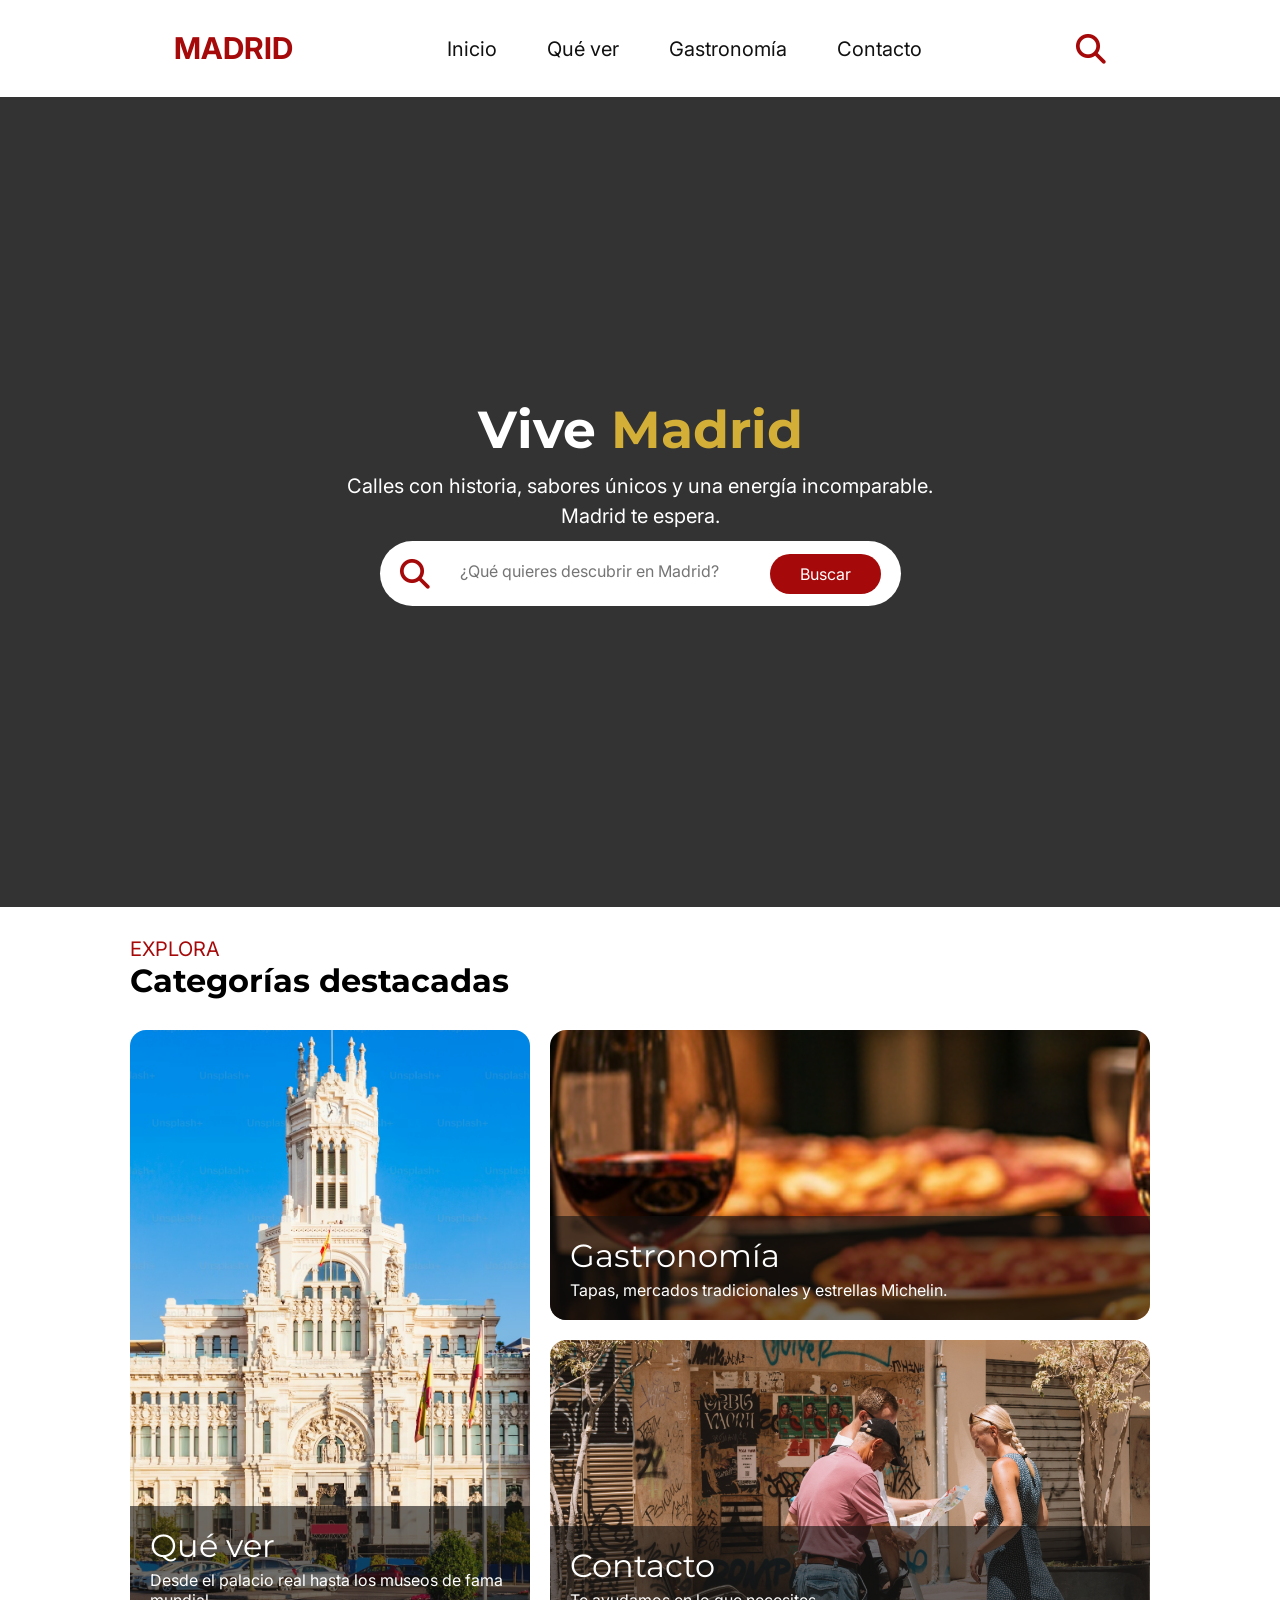
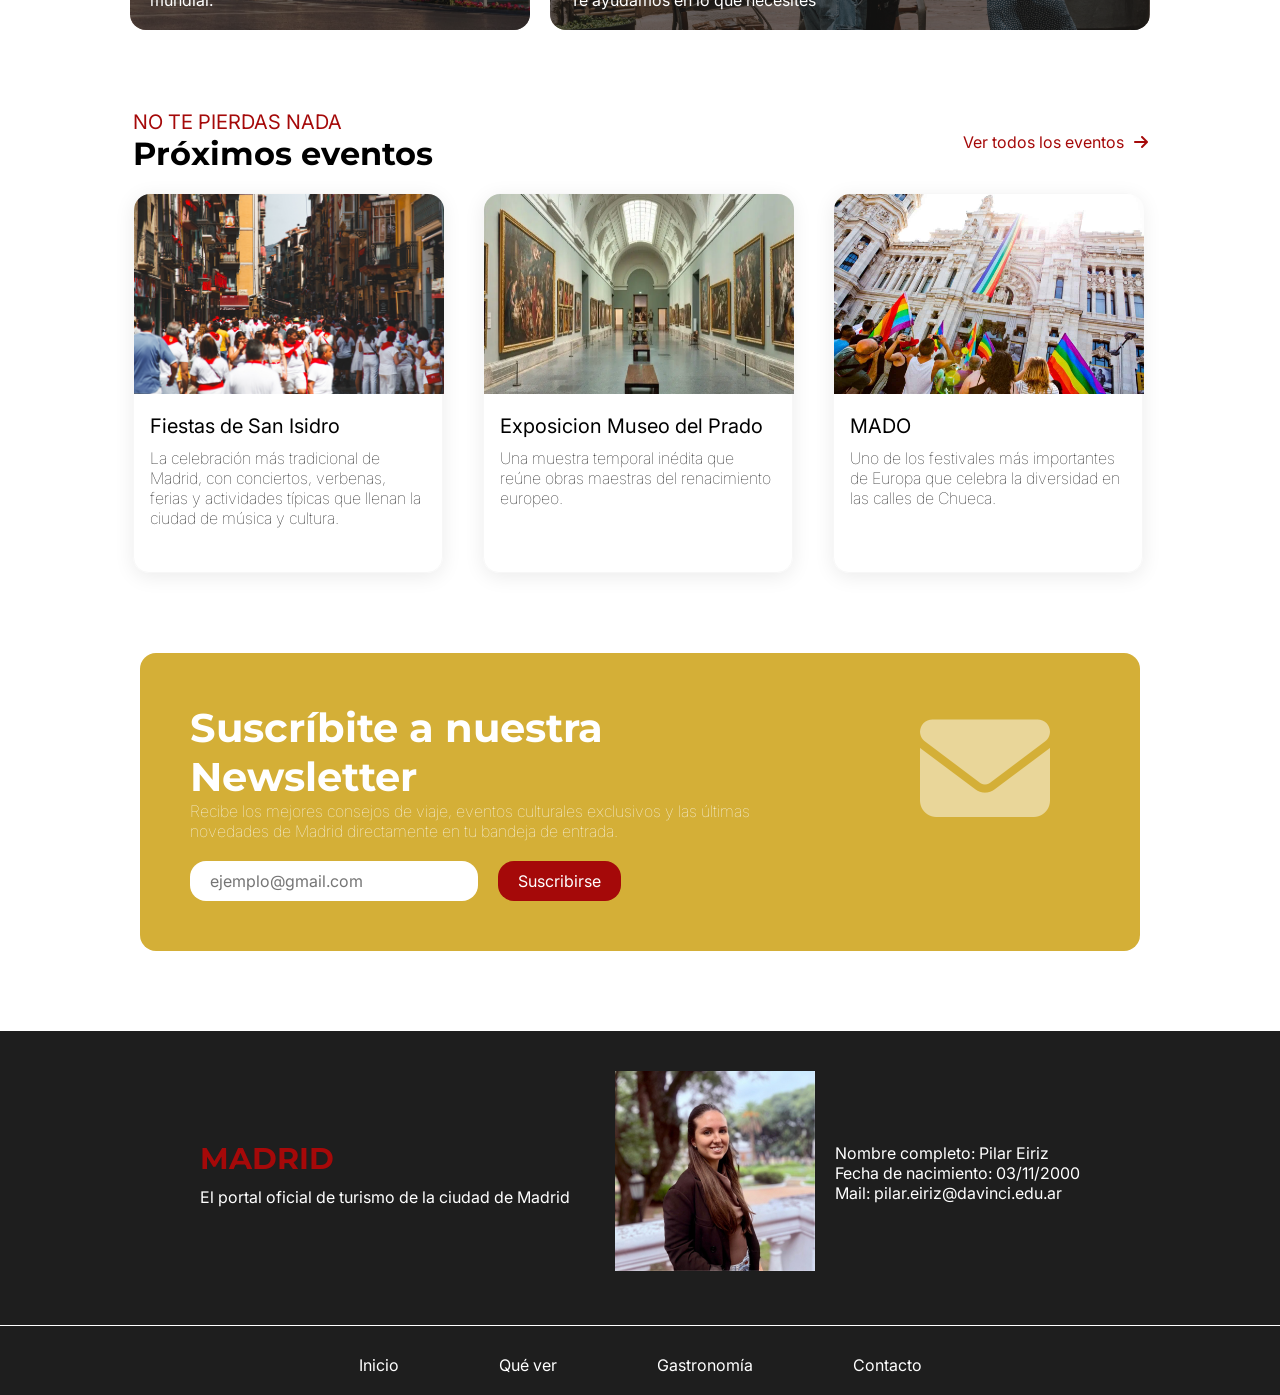
==== commit 54f00905: "agregue secciones en que ver" ====
--- a/index.html
+++ b/index.html
@@ -26,7 +26,7 @@
                     <a href="./index.html">Inicio</a>
                 </li>
                 <li>
-                    <a href="./quever.html">Que ver</a>
+                    <a href="./quever.html">Qué ver</a>
                 </li>
                 <li>
                     <a href="./gastronomia.html">Gastronomía</a>
--- a/css/style.css
+++ b/css/style.css
@@ -585,16 +585,13 @@
 
 
 
-
-/* Monumentos reales */
-
 .texto-principal-seccion h2 {
     font-size: 2rem;
     font-weight: bold;
     padding: 20px 0px 20px 0px
 }
 
-.seccion-monumentos-reales {
+.seccion-doble-reales {
     display: flex;
     flex-direction: column;
     margin: 0 auto;
@@ -603,12 +600,12 @@
 }
 
 
-.texto-principal-monumentos {
+.texto-principal-doble {
     text-align: start;
     margin-bottom: 30px;
 }
 
-.seccion-cards-monumentos {
+.seccion-cards-doble {
     display: flex;
     justify-content: center;
     align-items: center;
@@ -617,7 +614,7 @@
     gap: 30px;
 }
 
-.card-monumento {
+.card-doble {
     width: 400px;
     height: 450px;
     border-radius: 1rem;
@@ -626,7 +623,7 @@
 
 }
 
-.card-monumento img {
+.card-doble img {
     width: 400px;
     height: 250px;
     border-radius: 16px 16px 0px 0px;
@@ -644,21 +641,19 @@
 
 
 
-.dato-monumento {
+.dato-doble {
     display: flex;
     justify-content: center;
     gap: 10px;
 }
 
-.dato-monumento i {
+.dato-doble i {
     font-size: 32px;
     color: var(--color-acento);
 }
 
 
 
-
-/* Que ver: Plazas */
 
 .seccion-plazas {
     display: flex;
@@ -776,9 +771,8 @@
 
 
 
-/*Museos*/
-
-.seccion-museos {
+
+.seccion-triple {
     display: flex;
     flex-direction: column;
     width: max-content;
@@ -787,14 +781,14 @@
 }
 
 
-.container-museos {
+.container-triple {
     display: flex;
     justify-content: space-between;
     gap: 20px;
 
 }
 
-.container-museos div {
+.container-triple div {
     height: 450px;
     display: flex;
     flex-direction: column;
@@ -803,19 +797,19 @@
 
 }
 
-.container-museos-informacion h3 {
+.container-triple-informacion h3 {
     color: var(--color-principal);
     font-size: 20px;
     font-family: "Montserrat", sans-serif;
 }
 
-.container-museos-informacion img {
+.container-triple-informacion img {
     height: 200px;
     width: 280px;
     padding-bottom: 20px;
 }
 
-.container-museos-informacion p {
+.container-triple-informacion p {
     padding-top: 5px;
 }
 
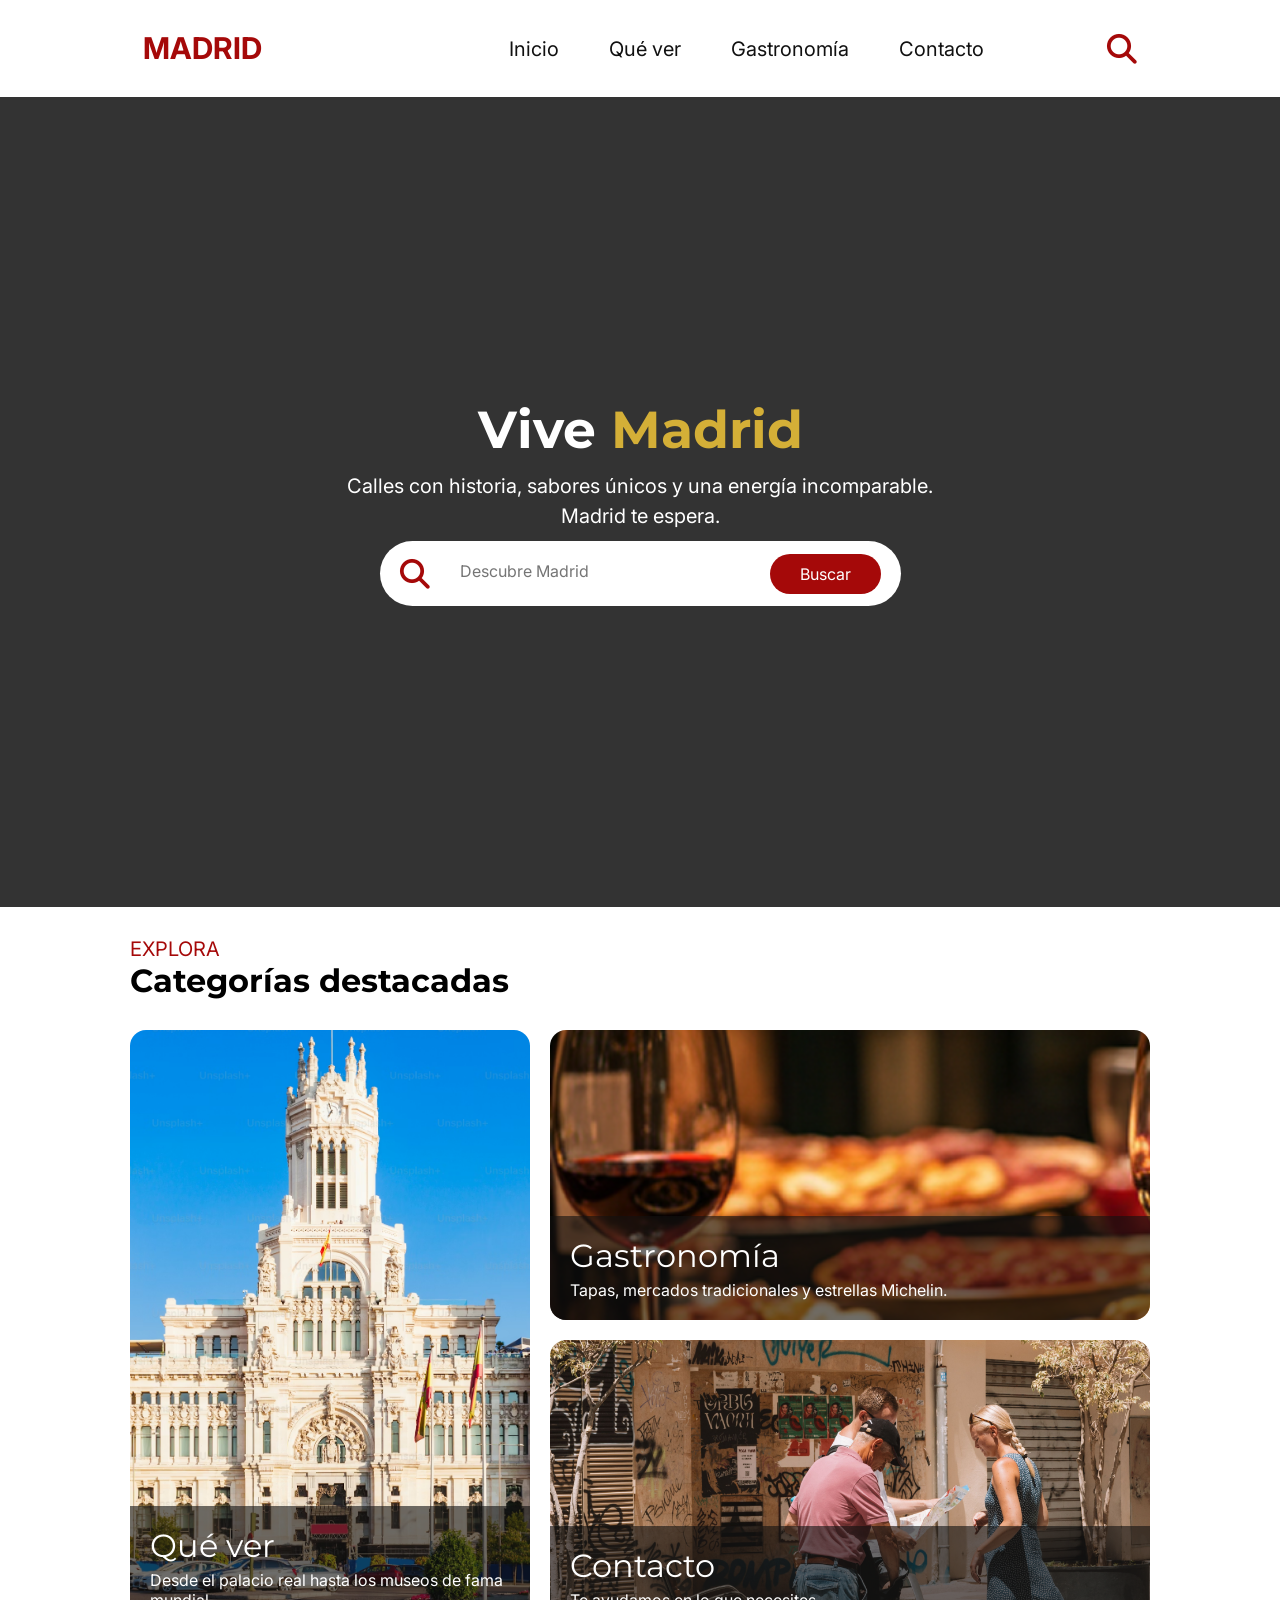
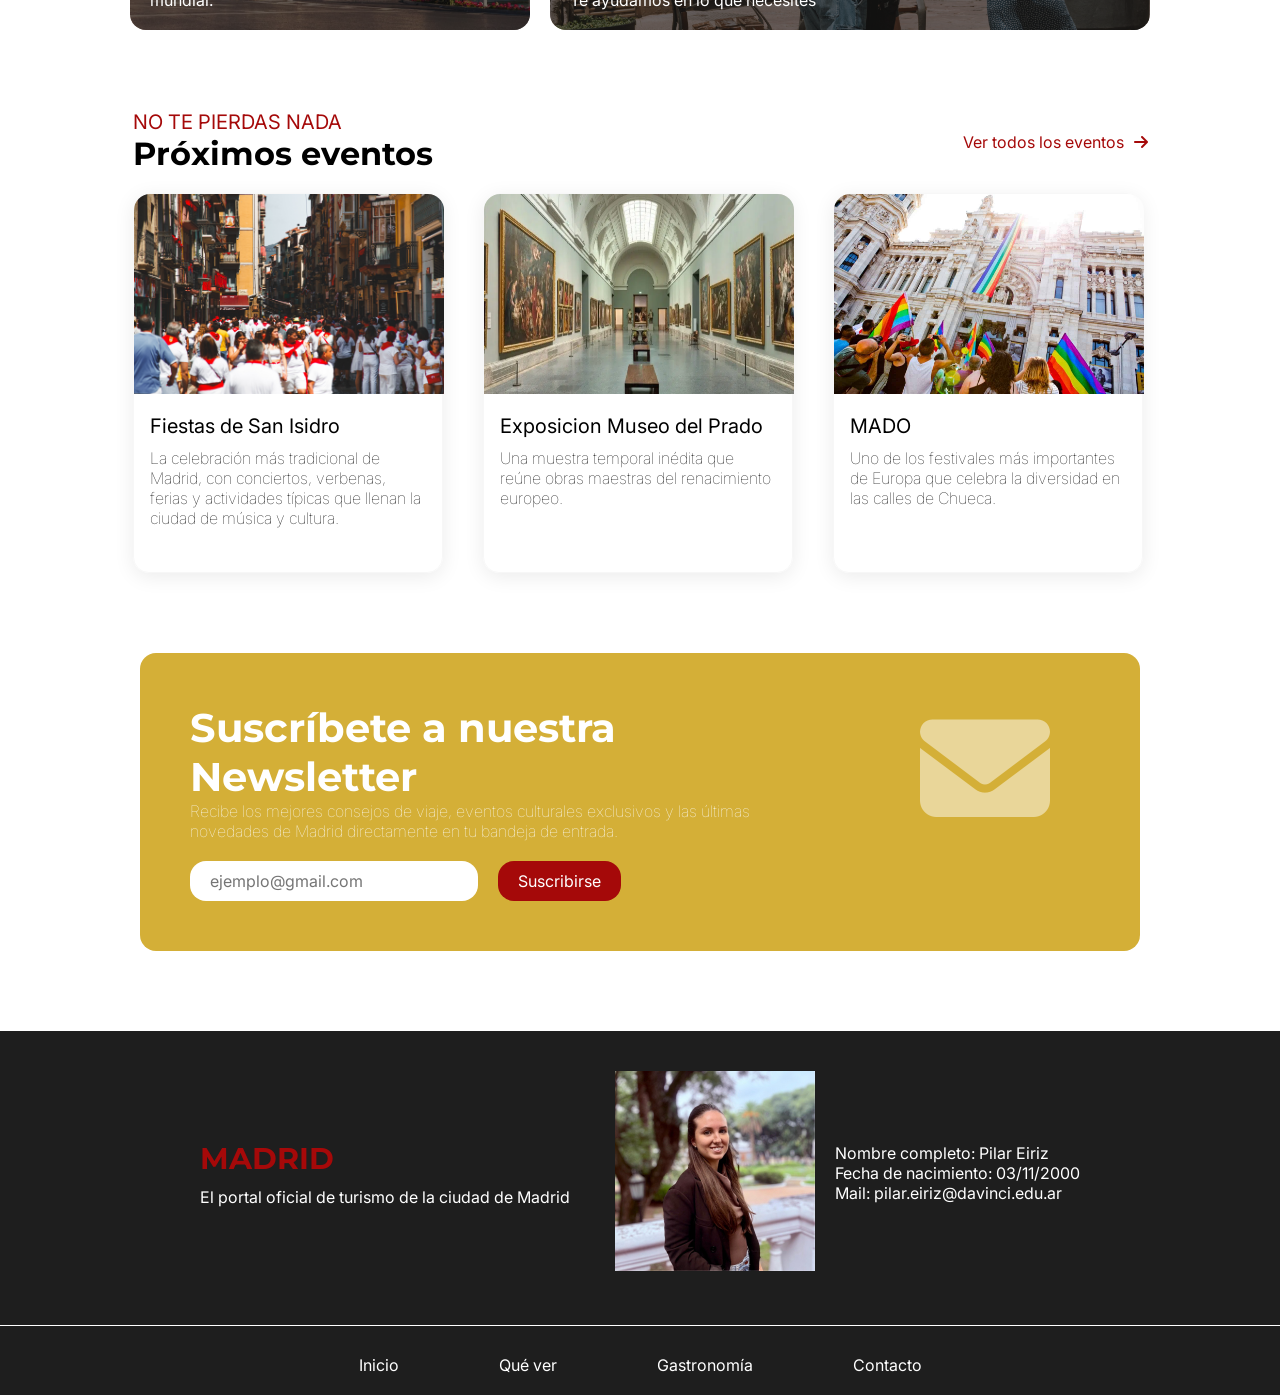
==== commit eaaf9b6f: "Empece con mobile" ====
--- a/index.html
+++ b/index.html
@@ -19,6 +19,9 @@
     <header class="header">
         <div id="logo">
             <p><strong>MADRID</strong></p>
+        </div>
+        <div class="div-menu-btn">
+            <button class="menu-btn"><i class="fa-solid fa-bars"></i></button>
         </div>
         <nav class="nav">
             <ul>
@@ -50,8 +53,8 @@
             <div class="div-icono-buscador">
                 <i class="fa-solid fa-magnifying-glass"></i>
             </div>
-            <div>
-                <input type="text" placeholder="¿Qué quieres descubrir en Madrid?">
+            <div class="seccion-principal-input">
+                <input type="text" placeholder="Descubre Madrid">
             </div>
             <div>
                 <button>
@@ -136,8 +139,8 @@
 
     <section class="seccion-newsletter">
         <div class="seccion-principal-newsletter">
-            <div>
-                <h2>Suscríbite a nuestra Newsletter</h2>
+            <div class="texto-principal-newsletter">
+                <h2>Suscríbete a nuestra Newsletter</h2>
                 <p>Recibe los mejores consejos de viaje, eventos culturales exclusivos y las últimas novedades de Madrid
                     directamente en tu bandeja de entrada.</p>
             </div>
--- a/css/style.css
+++ b/css/style.css
@@ -70,6 +70,20 @@
     justify-content: space-between;
     gap: 50px;
     width: 100%;
+    max-width: 1200px;
+
+}
+
+.menu-btn {
+    background: none;
+    border: none;
+    cursor: pointer;
+
+}
+
+.menu-btn i {
+    font-size: 24px;
+    display: none;
 
 }
 
@@ -1357,4 +1371,369 @@
 .seccion-gracias-formulario a:hover {
     transform: scale(1.1);
     cursor: pointer;
+}
+
+/* Preguntas frecuentes */
+.introduccion-preguntas-frecuentes {
+    width: max-content;
+    margin: 0 auto;
+    display: flex;
+    flex-direction: column;
+    justify-content: center;
+    align-items: center;
+    gap: 20px;
+    padding-top: 80px;
+}
+
+.introduccion-preguntas-frecuentes h2 {
+    font-size: 2rem;
+    font-family: "Montserrat", sans-serif;
+}
+
+.introduccion-preguntas-frecuentes p {
+    width: 80%;
+    text-align: center;
+}
+
+
+
+.buscador-preguntas-frecuentes {
+    display: flex;
+    justify-content: space-between;
+    align-items: center;
+    gap: 20px;
+    border-radius: 16px;
+    box-shadow: 0 8px 24px rgba(0, 0, 0, 0.08);
+    width: 50%;
+    height: 50px;
+    padding: 20px;
+}
+
+.buscador-preguntas-frecuentes input {
+    width: 350px;
+    border: none;
+    padding: 10px;
+}
+
+.buscador-preguntas-frecuentes button {
+    background-color: var(--color-principal);
+    color: var(--color-texto-principal);
+    padding: 5px 16px;
+    border: none;
+    border-radius: 10px;
+    cursor: pointer;
+    transition: transform 0.3s ease, box-shadow 0.3s ease;
+}
+
+.buscador-preguntas-frecuentes button:hover {
+    transform: scale(1.1);
+}
+
+
+.cards-preguntas-frecuentes {
+    display: flex;
+    gap: 20px;
+    justify-content: center;
+    margin-top: 80px;
+}
+
+.card-individual-preguntas-frecuentes {
+    border-radius: 16px;
+    box-shadow: 0 8px 24px rgba(0, 0, 0, 0.08);
+    width: 200px;
+    height: 150px;
+    display: flex;
+    flex-direction: column;
+    justify-content: center;
+    align-items: center;
+    cursor: pointer;
+    transition: transform 0.3s ease, box-shadow 0.3s ease;
+}
+
+
+.card-individual-preguntas-frecuentes:hover {
+    transform: scale(1.1);
+    cursor: pointer;
+}
+
+.card-individual-preguntas-frecuentes i {
+    font-size: 2rem;
+    padding: 20px;
+    border-radius: 16px;
+}
+
+.card-individual-preguntas-frecuentes h3 {
+    font-weight: normal;
+    font-size: 20px;
+}
+
+.seccion-preguntas-frecuentes {
+    display: flex;
+    flex-direction: column;
+    width: 45%;
+    margin: 80px auto;
+    align-content: flex-start;
+    gap: 50px;
+}
+
+.preguntas-frecuentes-titulo {
+    display: flex;
+    gap: 20px;
+    font-size: 24px;
+    margin-bottom: 20px;
+}
+
+.preguntas-frecuentes li {
+    border-radius: 16px;
+    border: rgba(0, 0, 0, 0.08) solid 1px;
+    padding: 20px;
+    display: flex;
+    flex-direction: column;
+    gap: 5px;
+}
+
+.preguntas-frecuentes ul {
+    display: flex;
+    flex-direction: column;
+    gap: 10px;
+}
+
+.preguntas-frecuentes p,
+.preguntas-frecuentes h5 {
+    font-size: 1rem;
+}
+
+.preguntas-frecuentes p {
+    color: rgba(0, 0, 0, 0.50);
+}
+
+.seccion-dudas {
+    background-color: var(--color-principal);
+    color: var(--color-texto-principal);
+    display: flex;
+    flex-direction: column;
+    justify-content: center;
+    align-items: center;
+    gap: 20px;
+    width: 80%;
+    height: 300px;
+    margin: 0 auto;
+    border-radius: 16px;
+}
+
+.cards-seccion-dudas {
+    display: flex;
+    gap: 20px;
+
+}
+
+.cards-seccion-dudas div {
+    width: 180px;
+    height: 100px;
+    display: flex;
+    justify-content: center;
+    align-items: center;
+    flex-direction: column;
+    gap: 10px;
+    background-color: #CC3041;
+    border-radius: 16px;
+}
+
+.cards-seccion-dudas i {
+    color: var(--color-texto-principal);
+    font-size: 24px;
+}
+
+.cards-seccion-dudas div:hover {
+    background-color: var(--color-texto-principal);
+    cursor: pointer;
+}
+
+.cards-seccion-dudas div:hover i,
+.cards-seccion-dudas div:hover p {
+    color: var(--color-principal);
+}
+
+
+@media (max-width:768px) {
+
+    body {
+        width: 100%;
+        max-width: 100%;
+        overflow-x: hidden;
+    }
+
+    /*Navbar*/
+    .menu-btn i {
+        display: block;
+    }
+
+    .nav {
+        display: none;
+    }
+
+
+    /*Footer*/
+
+    .seccion-footer {
+        flex-direction: column;
+        width: 100%;
+        min-width: 0;
+    }
+
+    .seccion-footer-row {
+        flex-direction: column;
+        gap: 20px;
+        padding: 40px;
+    }
+
+    .section_footer_datos img {
+        width: 140px;
+    }
+
+    .footer-list {
+        flex-direction: column;
+        align-items: center;
+    }
+
+    .seccion-categorias-destacadas,
+    .seccion-proximos-eventos,
+    .seccion-doble-reales,
+    .seccion-plazas,
+    .seccion-triple,
+    .seccion-esenciales,
+    .seccion-donde-comer {
+        width: 100%;
+        max-width: 100%;
+        min-width: 0;
+        align-items: stretch;
+        overflow-x: clip;
+    }
+.seccion-categorias-destacadas {
+    gap: 0px;
+}
+    
+    
+
+
+    .seccion-principal-inicio p {
+        font-size: 1rem;
+        width: 100%;
+        max-width: 300px;
+
+    }
+
+     .contenedor-input-buscador {
+        width: calc(100% - 40px);
+        max-width: 360px;
+    }
+
+
+    .seccion-principal-input input {
+        width: 140px;
+        padding: 0px;
+    }
+
+
+
+    .texto-principal-detacadas h2 {
+        font-size: 24px;
+    }
+
+    .texto-principal-detacadas {
+        padding-left: 40px;
+    }
+
+    .cards-caterogias-destacadas {
+        flex-direction: column;
+        height: max-content;
+        align-items: flex-start;
+        margin: 50px;
+    }
+
+    .categorias-izquierda {
+        align-items: flex-start;
+        width: 300px;
+        background-size: cover;
+        margin: 0px;
+        height: 300px;
+    }
+
+
+    .categoria-gastronomia,
+    .categoria-contacto {
+        width: 300px;
+    }
+
+    .seccion-proximos-eventos {
+        width: 100%;
+        gap: 50px;
+
+    }
+
+    .texto-principal-eventos {
+        width: 100%;
+        gap: 0;
+        display: flex;
+        flex-direction: column;
+        padding-left: 40px;
+    }
+
+
+    .seccion-cards-proximos-eventos {
+        flex-wrap: nowrap;
+        align-items: stretch;
+        justify-content: flex-start;
+        align-self: stretch;
+        overflow-x: auto;
+        scroll-snap-type: x mandatory;
+        -webkit-overflow-scrolling: touch;
+        scrollbar-width: none;
+        gap: 16px;
+        height: auto;
+        width: 100%;
+        max-width: 100%;
+        min-width: 0;
+        padding: 0 20px 16px;
+        margin: 0;
+        scroll-padding-inline: 20px;
+
+    }
+
+    .card-evento {
+        min-width: 310px;
+        flex-shrink: 0;
+        scroll-snap-align: start;
+    }
+
+
+    .seccion-newsletter {
+        display: flex;
+        flex-direction: column;
+        align-items: center;
+        gap: 10px;
+        width: 90%;
+        padding: 30px 0px;
+    }
+
+    .newsletter-icono {
+        order: -1;
+    }
+
+    .seccion-principal-newsletter h2 {
+        font-size: 2rem;
+    }
+
+
+    .seccion-input {
+        display: flex;
+        flex-direction: column;
+    }
+
+    .seccion-input button {
+        width: 150px;
+
+    }
+
+
 }
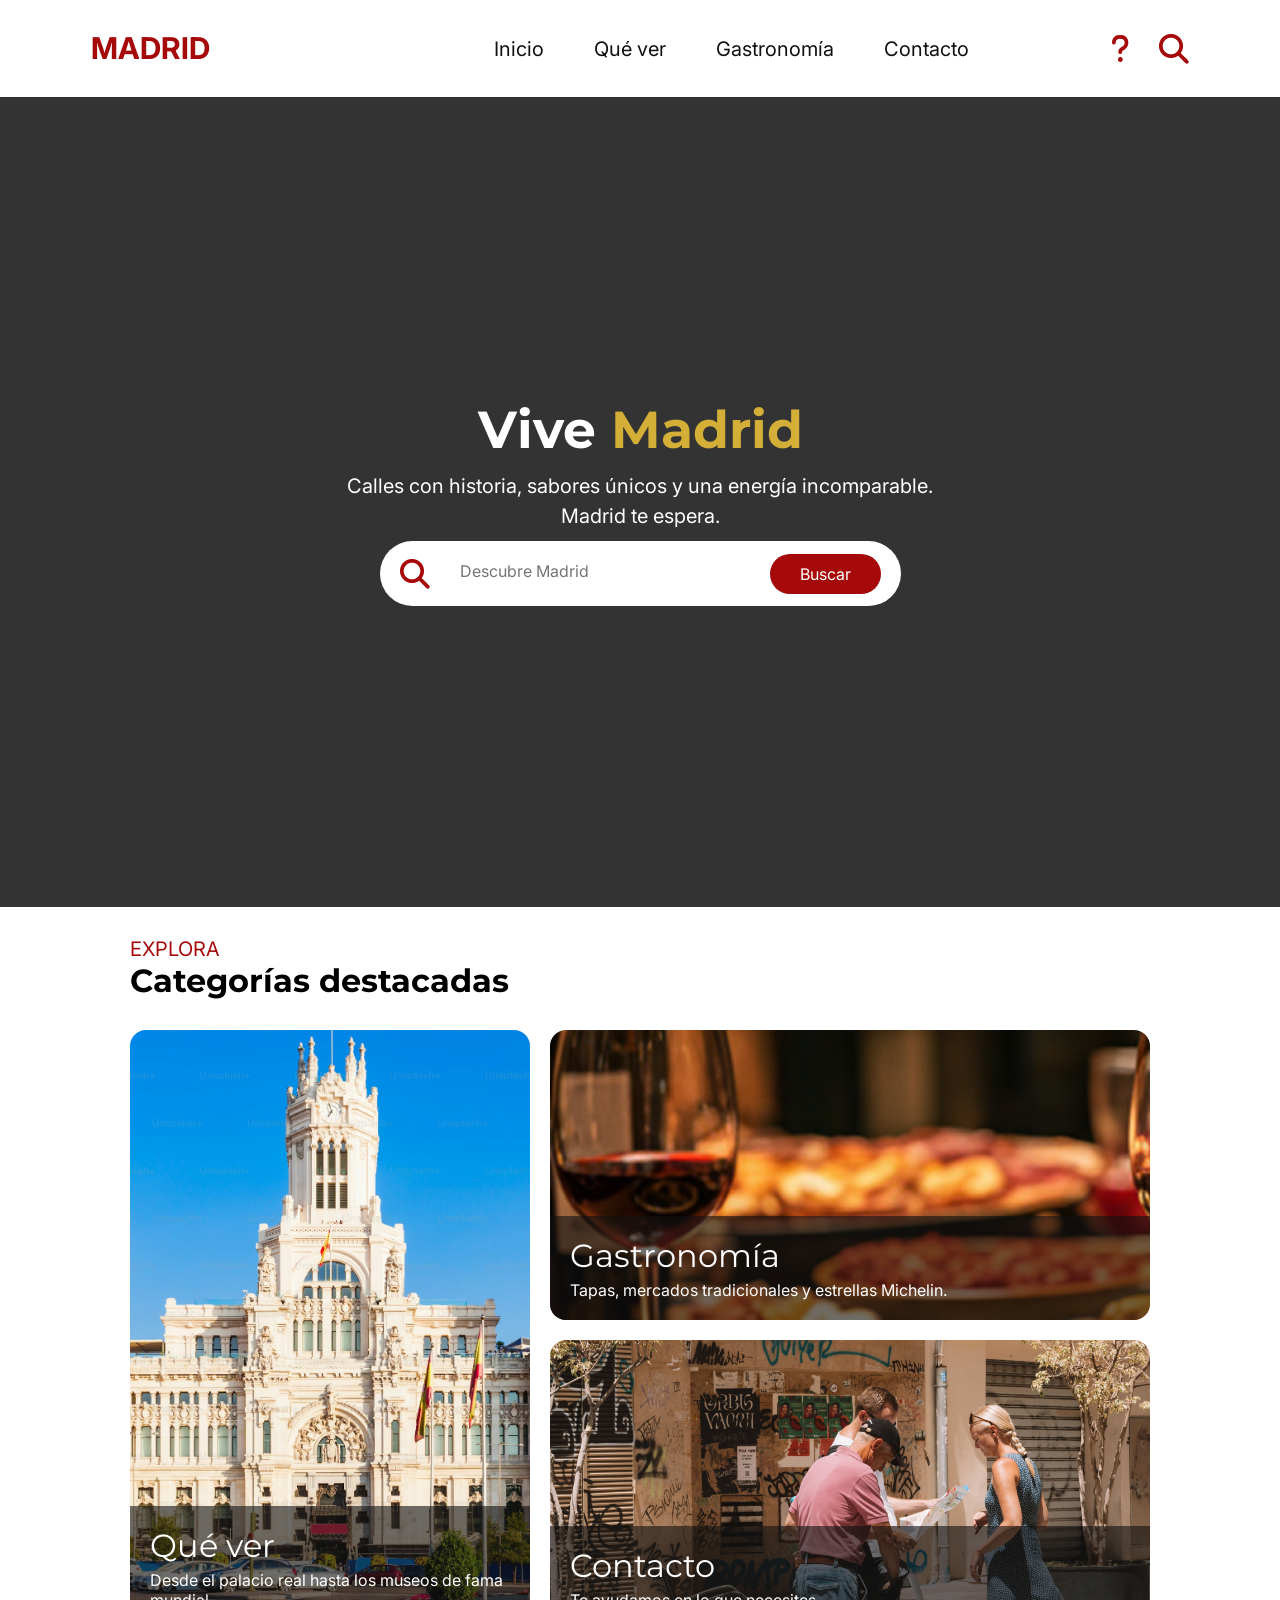
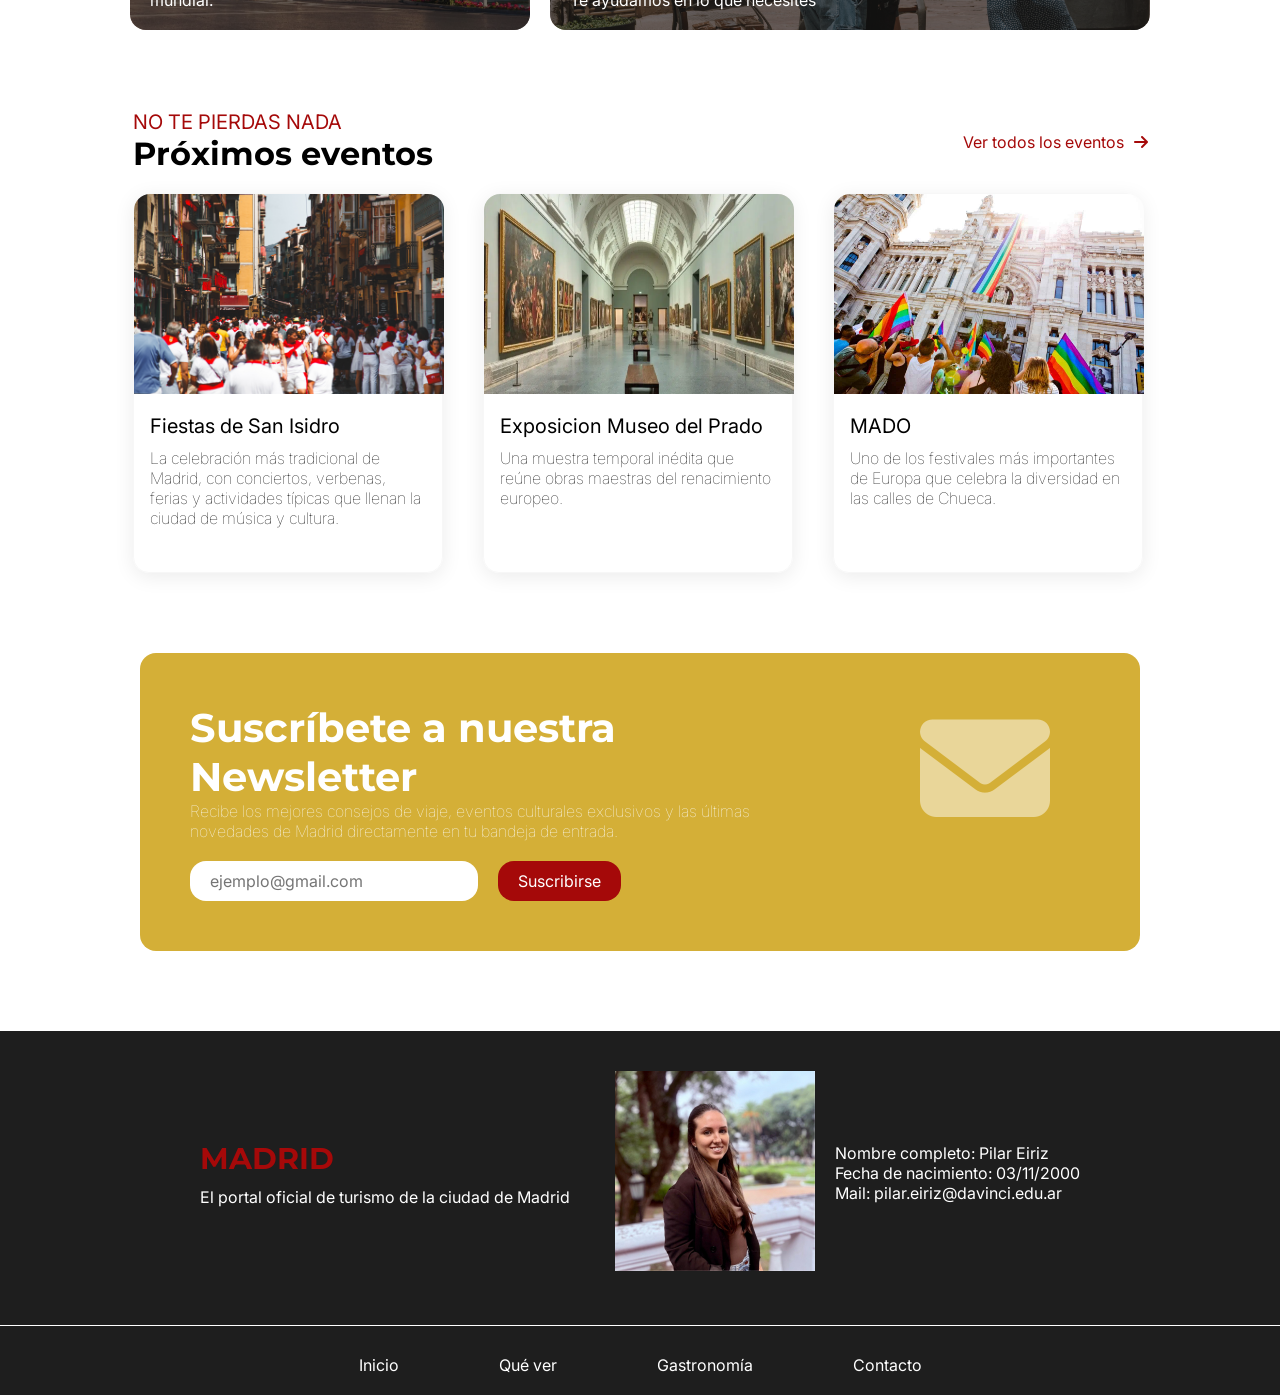
==== commit 50942f63: "Sigo con mobile" ====
--- a/index.html
+++ b/index.html
@@ -18,7 +18,9 @@
 <body>
     <header class="header">
         <div id="logo">
-            <p><strong>MADRID</strong></p>
+            <a href="index.html">
+                <p><strong>MADRID</strong></p>
+            </a>
         </div>
         <div class="div-menu-btn">
             <button class="menu-btn"><i class="fa-solid fa-bars"></i></button>
@@ -39,9 +41,19 @@
                 </li>
             </ul>
         </nav>
-        <div class="div-icono-buscador">
-            <i class="fa-solid fa-magnifying-glass"></i>
-        </div>
+        <div class="iconos-navbar">
+            <div class="div-icono-preguntas">
+                <a href="./preguntasfrecuentes.html">
+                    <i class="fa-solid fa-question"></i>
+                </a>
+            </div>
+            <div class="div-icono-buscador">
+                <i class="fa-solid fa-magnifying-glass"></i>
+            </div>
+
+        </div>
+
+
     </header>
     <section class="seccion-principal-inicio">
         <video class="video-fondo" autoplay muted loop playsinline>
--- a/css/style.css
+++ b/css/style.css
@@ -41,7 +41,7 @@
 
 .header {
     display: flex;
-    justify-content: space-evenly;
+    justify-content: space-around;
     align-items: center;
     padding: 30px 20px;
 }
@@ -52,6 +52,21 @@
     color: var(--color-principal);
     font-size: 30px;
     user-select: none;
+}
+
+.iconos-navbar {
+    display: flex;
+    gap: 30px;
+}
+
+.div-icono-preguntas i{
+ font-size: 30px;
+ transition: transform 0.3s ease;
+}
+
+.div-icono-preguntas i:hover {
+    transform: scale(1.2);
+    cursor: pointer;
 }
 
 .div-icono-buscador i {
@@ -1446,6 +1461,8 @@
     flex-direction: column;
     justify-content: center;
     align-items: center;
+    text-decoration: none;
+    color: inherit;
     cursor: pointer;
     transition: transform 0.3s ease, box-shadow 0.3s ease;
 }
@@ -1585,6 +1602,7 @@
         flex-direction: column;
         gap: 20px;
         padding: 40px;
+        width: 100%;
     }
 
     .section_footer_datos img {
@@ -1680,7 +1698,7 @@
     }
 
 
-    .seccion-cards-proximos-eventos {
+    .seccion-cards-proximos-eventos, .seccion-cards-doble, .container-triple, .cards-donde-comer{
         flex-wrap: nowrap;
         align-items: stretch;
         justify-content: flex-start;
@@ -1736,4 +1754,289 @@
     }
 
 
+/* Que ver */
+
+.seccion-principal-que-ver {
+    background-size: cover;
+    width: 100%;
+    min-width: 0;
+}
+
+.seccion-principal-que-ver h1{
+    padding-left: 20px;
+    font-size: 40px;
+}
+.seccion-principal-que-ver span {
+    font-size: 40px;
+}
+
+.seccion-principal-que-ver p{
+    padding-left: 20px;
+width: 380px;
+}
+
+.nav-secciones-que-ver {
+    height: max-content;
+    width: 100%;
+    
+}
+
+.lista-secciones-que-ver {
+flex-direction: column;
+gap: 10px;
+padding: 10px 0px;
+}
+
+.texto-principal-seccion h2 {
+    padding-left: 20px;
+}
+
+.card-doble {
+    width: 100%;
+   height: 480px;
+   gap: 10px;
+}
+
+.card-doble img {
+    width: 280px;
+    height: 200px;
+}
+
+ .cards-plazas {
+        flex-direction: column;
+        height: 100%;
+        align-items: center;
+        justify-content: center;
+        margin: 0;
+   padding: 0;
+   width: 90%;
+    }
+
+   .categorias-plazas-izquierda {
+        width: 80%;
+        background-size: cover;
+        margin: 0px;
+        height: 400px;
+        align-items: center;
+    }
+
+.categorias-plazas, .categoria-plazas-informacion{
+        width: 100%;
+        height: 400px;
+        padding-left:20px ;
+        align-items: center;
+    }
+
+.categorias-plazas-derecha {
+    width: 80%;
+    height: 800%;
+}
+
+.card-texto-sabias-que p{
+    width: 90%;
+}
+
+
+
+/*Gastronomia*/
+.seccion_principal_gastronomia {
+    background-size: cover;
+    background-position: center;
+    margin: 0px;
+    padding-left: 20px;
+    width: 100%;
+
+}
+
+.seccion-esenciales {
+    align-items: center;
+    width: 100%;
+    padding-bottom: 120px;
+    
+}
+
+.seccion_principal_gastronomia h2 {
+font-size: 40px;
+}
+
+.seccion_principal_gastronomia span {
+font-size: 40px;
+}
+
+.seccion_principal_gastronomia p {
+width: 300px;
+}
+
+.cards-esenciales {
+flex-direction: column;
+width: 100%;
+align-items: center;
+gap: 20px;
+height: 900px;
+}
+
+.cards-esenciales div{
+width: 90%;
+height: 600px;
+}
+.esenciales-izquierda div{
+    height: 300px;
+    
+}
+
+.esenciales-izquierda {
+    height: 300px;
+    display: flex;
+    align-items: center;
+    justify-content: center;
+}
+
+.esenciales-derecha {
+    align-items: center;
+}
+
+
+.planifica-ruta {
+    background-size: cover;
+    background-position: center;
+}
+
+.seccion-texto-planifica-ruta {
+    width: 80%;
+}
+.seccion-texto-planifica-ruta h2{
+    text-align: center;
+    font-size: 2rem;
+}
+
+.seccion-texto-planifica-ruta p{
+  width: 90%;
+}
+
+
+/* Principal contacto */
+.principal-contacto, .seccion-contacto, .seccion-ubicacion {
+    width: 100%;
+    min-width: 0;
+}
+
+.principal-contacto {
+    background-size: cover;
+}
+
+.principal-contacto p{
+    text-align: center;
+}
+
+.principal-contacto h2{
+    font-size: 40px;
+}
+.seccion-contacto {
+    flex-direction: column;
+    width: 90%;
+    min-width: 0;
+}
+
+.datos-personales-formulario {
+    flex-direction: column;
+    gap: 20px;
+}
+
+.datos-personales-formulario input{
+    width: 250px;
+}
+
+
+.asunto-formulario select {
+    width: 250px;
+}
+
+.mensaje-formulario textarea {
+    width: 250px;
+    height: 200px;
+}
+
+.seccion-encuentranos, #preguntas-frecuentes-seccion {
+    width: 100%;
+}
+
+.secciones-izquierda-contacto {
+    gap: 40px;
+}
+
+.seccion-ubicacion {
+    margin-top: 30px;
+    padding-left: 20px;
+}
+
+.seccion-mapa{
+    width: 90%;
+    justify-content: center;
+    align-items: center;
+}
+
+.seccion-gracias-formulario {
+    width: 100%;
+}
+
+.texto-gracias-formulario h2{
+text-align: center;
+width: 100%;
+}
+
+.texto-gracias-formulario p{
+width: 80%;
+}
+
+.introduccion-preguntas-frecuentes {
+width: 100%;
+min-width: 0;
+}
+
+
+/*Preguntas frecuentes */
+
+.introduccion-preguntas-frecuentes h2 {
+    text-align: center;
+}
+
+.buscador-preguntas-frecuentes {
+    width: 80%;
+}
+
+.input-preguntas-frecuentes input{
+width: 100%;
+min-width: 0;
+}
+.cards-preguntas-frecuentes {
+        display: flex;
+        flex-wrap: wrap;
+        padding: 10px;
+    }
+
+    .card-individual-preguntas-frecuentes {
+        width: 45%;
+    }
+
+
+    .seccion-preguntas-frecuentes {
+        width: 90%;
+        min-width: 0;
+    }
+
+    .seccion-dudas {
+        height: 100%;
+        padding: 40px;
+    }
+
+    .seccion-dudas p{
+width: 100%;
+text-align: center;
+    }
+
+    .cards-seccion-dudas {
+        flex-direction: column;
+    }
+
+
 }
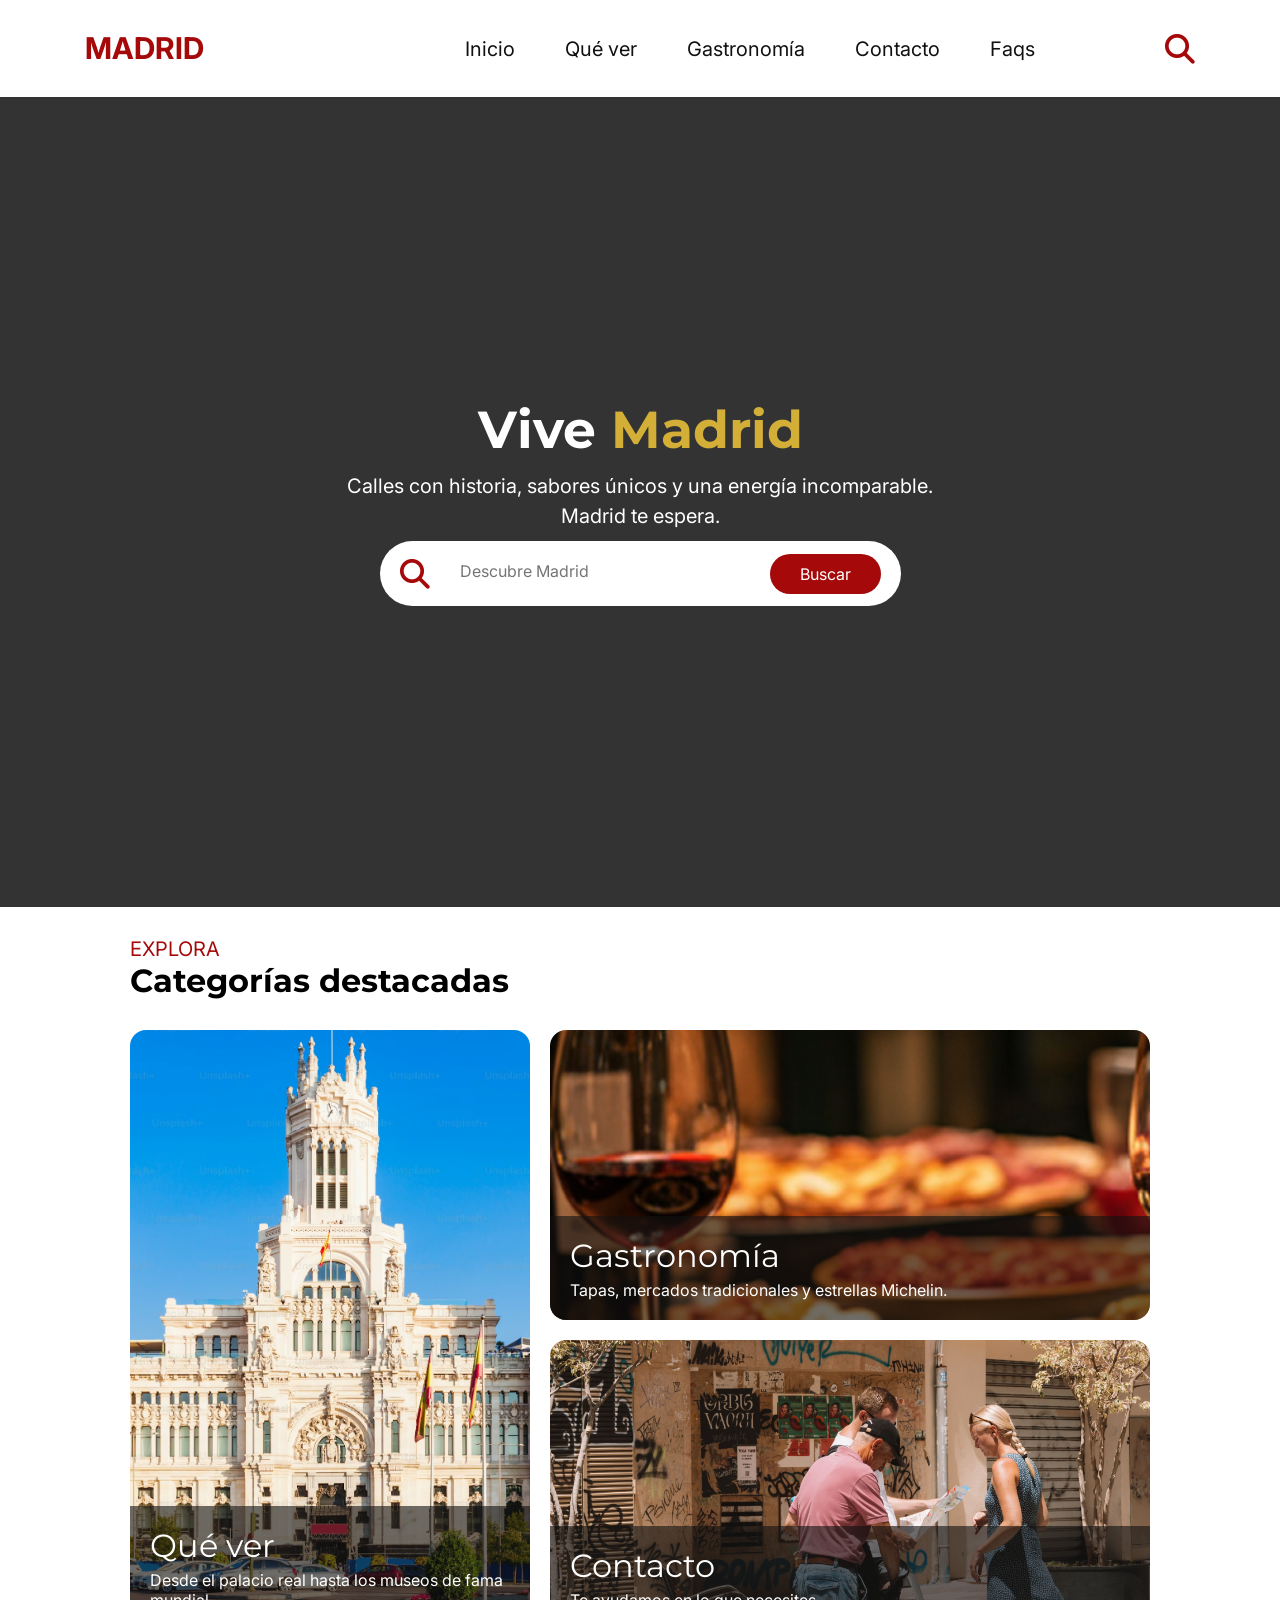
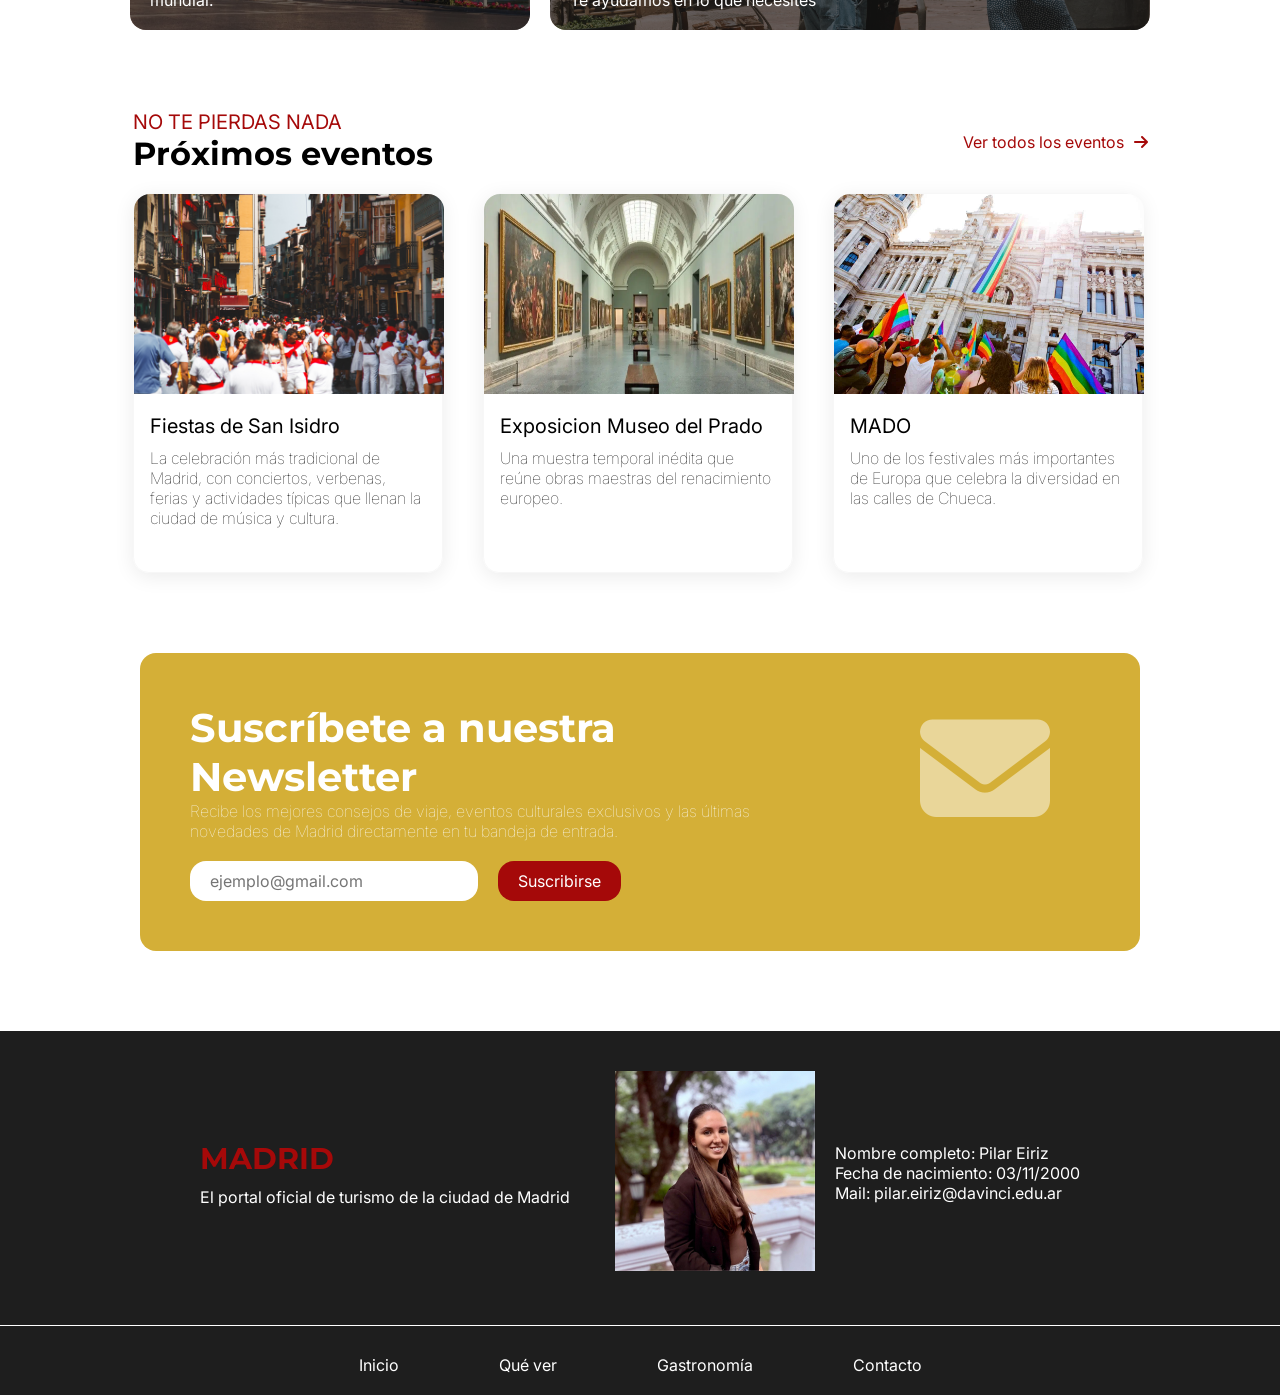
==== commit b377fbc2: "arreglo responsive" ====
--- a/index.html
+++ b/index.html
@@ -16,16 +16,42 @@
 </head>
 
 <body>
-    <header class="header">
-        <div id="logo">
-            <a href="index.html">
-                <p><strong>MADRID</strong></p>
-            </a>
-        </div>
-        <div class="div-menu-btn">
-            <button class="menu-btn"><i class="fa-solid fa-bars"></i></button>
-        </div>
-        <nav class="nav">
+        <header class="header">
+        <div class="header-bar">
+            <div id="logo">
+                <a href="index.html">
+                    <p><strong>MADRID</strong></p>
+                </a>
+            </div>
+            <div class="div-menu-btn">
+                <button class="menu-btn"><i class="fa-solid fa-bars"></i></button>
+            </div>
+            <nav class="nav">
+                <ul class="menu">
+                    <li>
+                        <a href="./index.html">Inicio</a>
+                    </li>
+                    <li>
+                        <a href="./quever.html">Qué ver</a>
+                    </li>
+                    <li>
+                        <a href="./gastronomia.html">Gastronomía</a>
+                    </li>
+                    <li>
+                        <a href="./contacto.html">Contacto</a>
+                    </li>
+                    <li>
+                        <a href="./preguntasfrecuentes.html">Faqs</a>
+                    </li>
+                </ul>
+            </nav>
+            <div class="iconos-navbar">
+                <div class="div-icono-buscador">
+                    <i class="fa-solid fa-magnifying-glass"></i>
+                </div>
+            </div>
+        </div>
+        <div class="menu-mobile">
             <ul>
                 <li>
                     <a href="./index.html">Inicio</a>
@@ -39,21 +65,11 @@
                 <li>
                     <a href="./contacto.html">Contacto</a>
                 </li>
+                <li>
+                    <a href="./preguntasfrecuentes.html">Faqs</a>
+                </li>
             </ul>
-        </nav>
-        <div class="iconos-navbar">
-            <div class="div-icono-preguntas">
-                <a href="./preguntasfrecuentes.html">
-                    <i class="fa-solid fa-question"></i>
-                </a>
-            </div>
-            <div class="div-icono-buscador">
-                <i class="fa-solid fa-magnifying-glass"></i>
-            </div>
-
-        </div>
-
-
+        </div>
     </header>
     <section class="seccion-principal-inicio">
         <video class="video-fondo" autoplay muted loop playsinline>
@@ -197,7 +213,7 @@
             </ul>
         </section>
     </footer>
-
+    <script src="./index.js"></script>
 </body>
 
 </html>
--- a/css/style.css
+++ b/css/style.css
@@ -31,19 +31,32 @@
 }
 
 
+html {
+    overflow-x: hidden;
+}
+
 body {
-    max-width: 100vw;
+    max-width: 100%;
+    width: 100%;
     margin: 0 auto;
+    overflow-x: hidden;
 }
 
 
 /* Navbar */
 
 .header {
+    position: relative;
+}
+
+.header-bar {
     display: flex;
     justify-content: space-around;
     align-items: center;
     padding: 30px 20px;
+    position: relative;
+    z-index: 2;
+    background-color: #fff;
 }
 
 
@@ -59,9 +72,9 @@
     gap: 30px;
 }
 
-.div-icono-preguntas i{
- font-size: 30px;
- transition: transform 0.3s ease;
+.div-icono-preguntas i {
+    font-size: 30px;
+    transition: transform 0.3s ease;
 }
 
 .div-icono-preguntas i:hover {
@@ -80,7 +93,7 @@
     cursor: pointer;
 }
 
-.nav ul {
+.menu {
     display: flex;
     justify-content: space-between;
     gap: 50px;
@@ -89,11 +102,13 @@
 
 }
 
+.menu-mobile {
+    display: none;
+}
+
 .menu-btn {
-    background: none;
-    border: none;
-    cursor: pointer;
-
+  display: none;
+  cursor: pointer;
 }
 
 .menu-btn i {
@@ -231,6 +246,7 @@
     font-weight: bold;
     color: var(--color-texto-principal);
     z-index: 2;
+
 }
 
 .seccion-principal-inicio p {
@@ -564,6 +580,7 @@
     font-size: 52px;
     font-weight: bold;
     color: var(--color-texto-principal);
+    
 
 }
 
@@ -1581,12 +1598,119 @@
     }
 
     /*Navbar*/
+    .header {
+        position: relative;
+        z-index: 10;
+    }
+
+    .header-bar {
+        display: flex;
+        justify-content: space-between;
+        align-items: center;
+        width: 100%;
+        max-width: 100%;
+        box-sizing: border-box;
+        padding: 16px;
+        position: relative;
+        z-index: 2;
+        background-color: #fff;
+        gap: 12px;
+    }
+
+    #logo {
+        flex-shrink: 0;
+    }
+
+    #logo p {
+        font-size: 24px;
+    }
+
+    .iconos-navbar {
+        display: none;
+    }
+
+    .nav {
+        position: static;
+    }
+
+    .div-menu-btn {
+        flex-shrink: 0;
+        margin-left: auto;
+    }
+
     .menu-btn i {
         display: block;
-    }
-
-    .nav {
+        color: var(--color-principal);
+        font-size: 22px;
+    }
+
+    .menu-btn {
+        display: flex;
+        align-items: center;
+        justify-content: center;
+        background: none;
+        border: none;
+        border-radius: 8px;
+        padding: 8px;
+        line-height: 1;
+        min-width: 40px;
+        min-height: 40px;
+        cursor: pointer;
+    }
+
+    .menu {
         display: none;
+    }
+
+    .menu-mobile {
+        display: flex;
+        flex-direction: column;
+        align-items: center;
+        position: absolute;
+        top: 100%;
+        left: 0;
+        width: 100%;
+        height: 50dvh;
+        padding-top: 24px;
+        background-color: #fff;
+        z-index: 1;
+        transform: translateY(-100%);
+        transition: transform 0.4s ease, visibility 0.4s;
+        pointer-events: none;
+        visibility: hidden;
+    }
+
+    .menu-mobile.active {
+        transform: translateY(0);
+        pointer-events: auto;
+        visibility: visible;
+    }
+
+    .menu-mobile ul {
+        display: flex;
+        flex-direction: column;
+        align-items: center;
+        gap: 20px;
+        width: 100%;
+        padding: 24px 0;
+    }
+
+    .menu-mobile li {
+        text-align: center;
+        padding: 0;
+    }
+
+    .menu-mobile a {
+        color: var(--color-texto-secundario);
+        font-size: 22px;
+        display: inline-block;
+        padding: 8px 16px;
+        cursor: pointer;
+    }
+
+    .nav li {
+        text-align: center;
+        padding: 0;
     }
 
 
@@ -1594,24 +1718,50 @@
 
     .seccion-footer {
         flex-direction: column;
+        align-items: center;
         width: 100%;
         min-width: 0;
+        padding: 40px 16px;
+        box-sizing: border-box;
+        text-align: center;
     }
 
     .seccion-footer-row {
         flex-direction: column;
-        gap: 20px;
-        padding: 40px;
-        width: 100%;
+        align-items: center;
+        gap: 24px;
+        padding: 0;
+        width: 100%;
+        max-width: 360px;
+        box-sizing: border-box;
+    }
+
+    .texto_footer {
+        align-items: center;
+    }
+
+    .section_footer_datos {
+        flex-direction: column;
+        align-items: center;
+        gap: 16px;
     }
 
     .section_footer_datos img {
         width: 140px;
     }
 
+    .datos_footer {
+        align-items: center;
+        text-align: center;
+    }
+
     .footer-list {
         flex-direction: column;
         align-items: center;
+        gap: 12px;
+        width: 100%;
+        max-width: 360px;
+        padding: 0;
     }
 
     .seccion-categorias-destacadas,
@@ -1624,85 +1774,137 @@
         width: 100%;
         max-width: 100%;
         min-width: 0;
-        align-items: stretch;
+        align-items: center;
         overflow-x: clip;
     }
-.seccion-categorias-destacadas {
-    gap: 0px;
-}
-    
-    
-
+
+    .seccion-categorias-destacadas {
+        gap: 24px;
+        align-items: center;
+        padding: 24px 16px;
+        box-sizing: border-box;
+    }
+
+    .seccion-principal-inicio h1 {
+        font-size: 40px;
+        line-height: 1.2;
+        text-align: center;
+        padding: 0 16px;
+    }
+
+    .seccion-principal-inicio span {
+        font-size: inherit;
+        line-height: inherit;
+    }
 
     .seccion-principal-inicio p {
         font-size: 1rem;
         width: 100%;
         max-width: 300px;
-
-    }
-
-     .contenedor-input-buscador {
-        width: calc(100% - 40px);
-        max-width: 360px;
-    }
-
-
+        padding: 0 16px;
+        box-sizing: border-box;
+    }
+
+    .contenedor-input-buscador {
+        width: calc(100% - 32px);
+        max-width: 360px;
+        gap: 8px;
+        padding: 8px 12px;
+        box-sizing: border-box;
+        min-width: 0;
+    }
+
+    .contenedor-input-buscador .div-icono-buscador {
+        flex-shrink: 0;
+    }
+
+    .contenedor-input-buscador .div-icono-buscador i {
+        font-size: 18px;
+    }
+
+    .seccion-principal-input {
+        flex: 1;
+        min-width: 0;
+    }
+
+    .contenedor-input-buscador input,
     .seccion-principal-input input {
-        width: 140px;
-        padding: 0px;
-    }
-
-
+        width: 100%;
+        max-width: 100%;
+        min-width: 0;
+        padding: 8px 4px;
+        box-sizing: border-box;
+    }
+
+    .contenedor-input-buscador button {
+        flex-shrink: 0;
+        padding: 8px 16px;
+        white-space: nowrap;
+    }
+
+    .texto-principal-detacadas {
+        width: 100%;
+        max-width: 360px;
+        padding-left: 0;
+        align-items: flex-start;
+    }
 
     .texto-principal-detacadas h2 {
         font-size: 24px;
-    }
-
-    .texto-principal-detacadas {
-        padding-left: 40px;
     }
 
     .cards-caterogias-destacadas {
         flex-direction: column;
         height: max-content;
-        align-items: flex-start;
-        margin: 50px;
+        align-items: center;
+        justify-content: center;
+        margin: 0;
+        width: 100%;
+        max-width: 360px;
+        gap: 16px;
     }
 
     .categorias-izquierda {
-        align-items: flex-start;
-        width: 300px;
+        width: 100%;
         background-size: cover;
-        margin: 0px;
+        margin: 0;
         height: 300px;
     }
 
+    .categorias-derecha {
+        width: 100%;
+        height: auto;
+    }
 
     .categoria-gastronomia,
     .categoria-contacto {
-        width: 300px;
+        width: 100%;
+        height: 220px;
+        background-size: cover;
     }
 
     .seccion-proximos-eventos {
         width: 100%;
-        gap: 50px;
-
+        gap: 24px;
+        align-items: center;
+        padding: 40px 16px;
+        box-sizing: border-box;
     }
 
     .texto-principal-eventos {
         width: 100%;
+        max-width: 360px;
         gap: 0;
         display: flex;
         flex-direction: column;
-        padding-left: 40px;
-    }
-
-
-    .seccion-cards-proximos-eventos, .seccion-cards-doble, .container-triple, .cards-donde-comer{
+        padding-left: 0;
+        box-sizing: border-box;
+    }
+
+    .seccion-cards-proximos-eventos {
         flex-wrap: nowrap;
         align-items: stretch;
         justify-content: flex-start;
-        align-self: stretch;
         overflow-x: auto;
         scroll-snap-type: x mandatory;
         -webkit-overflow-scrolling: touch;
@@ -1710,18 +1912,83 @@
         gap: 16px;
         height: auto;
         width: 100%;
+        max-width: 360px;
+        min-width: 0;
+        padding: 0 0 16px;
+        margin: 0;
+        scroll-padding-inline: 0;
+        box-sizing: border-box;
+    }
+
+    .seccion-cards-doble,
+    .container-triple,
+    .cards-donde-comer {
+        display: flex;
+        flex-wrap: nowrap;
+        align-items: stretch;
+        justify-content: flex-start;
+        overflow-x: auto;
+        scroll-snap-type: x mandatory;
+        -webkit-overflow-scrolling: touch;
+        scrollbar-width: none;
+        gap: 16px;
+        height: auto;
+        width: 100%;
+        max-width: 280px;
+        min-width: 0;
+        padding: 0 0 16px;
+        margin: 0;
+        scroll-padding-inline: 0;
+        box-sizing: border-box;
+    }
+
+    .seccion-cards-doble::-webkit-scrollbar,
+    .container-triple::-webkit-scrollbar,
+    .cards-donde-comer::-webkit-scrollbar,
+    .seccion-cards-proximos-eventos::-webkit-scrollbar {
+        display: none;
+    }
+
+    .card-doble {
+        width: 100%;
+        min-width: 100%;
         max-width: 100%;
-        min-width: 0;
-        padding: 0 20px 16px;
-        margin: 0;
-        scroll-padding-inline: 20px;
-
-    }
-
-    .card-evento {
-        min-width: 310px;
+        height: auto;
         flex-shrink: 0;
         scroll-snap-align: start;
+        box-sizing: border-box;
+    }
+
+    .card-doble img {
+        width: 100%;
+        height: 200px;
+        object-fit: cover;
+    }
+
+    .container-triple > div,
+    .cards-donde-comer > div {
+        width: 100%;
+        min-width: 100%;
+        max-width: 100%;
+        height: auto;
+        flex-shrink: 0;
+        scroll-snap-align: start;
+        box-sizing: border-box;
+    }
+
+    .card-evento {
+        width: 100%;
+        min-width: 100%;
+        max-width: 360px;
+        flex-shrink: 0;
+        scroll-snap-align: start;
+        box-sizing: border-box;
+    }
+
+    .card-evento img {
+        width: 100%;
+        height: 200px;
+        object-fit: cover;
     }
 
 
@@ -1729,313 +1996,471 @@
         display: flex;
         flex-direction: column;
         align-items: center;
-        gap: 10px;
-        width: 90%;
-        padding: 30px 0px;
+        gap: 16px;
+        width: calc(100% - 32px);
+        max-width: 360px;
+        margin: 0 auto;
+        padding: 30px 20px;
+        box-sizing: border-box;
     }
 
     .newsletter-icono {
         order: -1;
     }
 
+    .seccion-principal-newsletter {
+        width: 100%;
+        align-items: center;
+        text-align: center;
+    }
+
     .seccion-principal-newsletter h2 {
         font-size: 2rem;
     }
-
 
     .seccion-input {
         display: flex;
         flex-direction: column;
+        align-items: center;
+        width: 100%;
+    }
+
+    .seccion-input input {
+        width: 100%;
+        box-sizing: border-box;
     }
 
     .seccion-input button {
-        width: 150px;
-
-    }
-
-
-/* Que ver */
-
-.seccion-principal-que-ver {
-    background-size: cover;
-    width: 100%;
-    min-width: 0;
-}
-
-.seccion-principal-que-ver h1{
-    padding-left: 20px;
-    font-size: 40px;
-}
-.seccion-principal-que-ver span {
-    font-size: 40px;
-}
-
-.seccion-principal-que-ver p{
-    padding-left: 20px;
-width: 380px;
-}
-
-.nav-secciones-que-ver {
-    height: max-content;
-    width: 100%;
+        width: 100%;
+        max-width: 150px;
+    }
+
+
+    /* Que ver */
+
+    .seccion-principal-que-ver {
+        background-size: cover;
+        width: 100%;
+        min-width: 0;
+        align-items: flex-start;
+        justify-content: flex-end;
+        padding: 0 16px 40px;
+        box-sizing: border-box;
+    }
+
+    .seccion-principal-que-ver h1 {
+        padding-left: 0;
+        font-size: 40px;
+        text-align: start;
+        line-height: 1.2;
+        width: 100%;
+        max-width: 360px;
+    }
+
+    .seccion-principal-que-ver span {
+        font-size: inherit;
+    }
+
+    .seccion-principal-que-ver p {
+        padding-left: 0;
+        padding-bottom: 0;
+        width: 100%;
+        max-width: 360px;
+        text-align: start;
+        box-sizing: border-box;
+    }
+
+    .nav-secciones-que-ver {
+        height: max-content;
+        width: 100%;
+    }
+
+    .lista-secciones-que-ver {
+        flex-direction: column;
+        gap: 10px;
+        padding: 16px;
+        align-items: center;
+    }
+
+    .seccion-doble-reales,
+    .seccion-plazas,
+    .seccion-triple {
+        align-items: center;
+        padding: 24px 16px;
+        box-sizing: border-box;
+    }
+
+    .texto-principal-seccion {
+        width: 100%;
+        max-width: 360px;
+    }
+
+    .texto-principal-seccion h2 {
+        padding-left: 0;
+        text-align: left;
+    }
+
+    .cards-plazas {
+        flex-direction: column;
+        height: auto;
+        width: 100%;
+        max-width: 360px;
+        align-items: center;
+        gap: 16px;
+    }
+
+    .categorias-plazas-izquierda {
+        width: 100%;
+        height: 320px;
+        min-height: 320px;
+        background-size: cover;
+        margin: 0;
+        overflow: hidden;
+        position: relative;
+    }
+
+    .categorias-plazas-derecha {
+        width: 100%;
+        height: auto;
+        gap: 16px;
+        overflow: visible;
+    }
+
+    .card-texto-plazas {
+        width: 100%;
+        left: 0;
+        right: 0;
+        box-sizing: border-box;
+        z-index: 1;
+    }
+
+    .categoria-plazas {
+        width: 100%;
+        height: 280px;
+        overflow: hidden;
+        position: relative;
+    }
+
+    .categoria-plazas-informacion {
+        width: 100%;
+        height: auto;
+        min-height: 180px;
+        padding: 20px;
+        box-sizing: border-box;
+    }
+
+    .card-texto-sabias-que p {
+        width: 100%;
+    }
+
+    .container-triple-informacion img {
+        width: 100%;
+        height: 200px;
+        object-fit: cover;
+    }
+
+
+    /*Gastronomia*/
+    .seccion_principal_gastronomia {
+        background-size: cover;
+        background-position: center;
+        margin: 0;
+        padding: 40px 16px;
+        width: 100%;
+        box-sizing: border-box;
+        align-items: flex-start;
+        text-align: start;
+    }
+
+    .seccion-esenciales,
+    .seccion-donde-comer {
+        align-items: center;
+        width: 100%;
+        padding: 24px 16px 80px;
+        box-sizing: border-box;
+    }
+
+    .seccion_principal_gastronomia h2 {
+        font-size: 40px;
+        line-height: 1.2;
+        padding: 0;
+    }
+
+    .seccion_principal_gastronomia span {
+        font-size: inherit;
+    }
+
+    .seccion_principal_gastronomia p {
+        width: 100%;
+        max-width: 360px;
+        margin: 0 auto;
+    }
+
+    .seccion-texto-donde-comer{
+    text-align: center;
     
 }
 
-.lista-secciones-que-ver {
-flex-direction: column;
-gap: 10px;
-padding: 10px 0px;
-}
-
-.texto-principal-seccion h2 {
-    padding-left: 20px;
-}
-
-.card-doble {
-    width: 100%;
-   height: 480px;
-   gap: 10px;
-}
-
-.card-doble img {
-    width: 280px;
-    height: 200px;
-}
-
- .cards-plazas {
+    .cards-esenciales {
         flex-direction: column;
-        height: 100%;
+        width: 100%;
+        max-width: 380px;
+        align-items: center;
+        gap: 16px;
+        height: auto;
+    }
+
+    .cards-esenciales div {
+        width: 100%;
+        height: auto;
+        min-height: 220px;
+    }
+
+    .esenciales-izquierda div {
+        height: 220px;
+    }
+
+    .esenciales-izquierda {
+        height: auto;
+        width: 100%;
+        display: flex;
         align-items: center;
         justify-content: center;
-        margin: 0;
-   padding: 0;
-   width: 90%;
-    }
-
-   .categorias-plazas-izquierda {
-        width: 80%;
+    }
+
+    .esenciales-derecha {
+        width: 100%;
+        align-items: center;
+    }
+
+    .planifica-ruta {
         background-size: cover;
-        margin: 0px;
-        height: 400px;
-        align-items: center;
-    }
-
-.categorias-plazas, .categoria-plazas-informacion{
-        width: 100%;
-        height: 400px;
-        padding-left:20px ;
-        align-items: center;
-    }
-
-.categorias-plazas-derecha {
-    width: 80%;
-    height: 800%;
-}
-
-.card-texto-sabias-que p{
-    width: 90%;
-}
-
-
-
-/*Gastronomia*/
-.seccion_principal_gastronomia {
-    background-size: cover;
-    background-position: center;
-    margin: 0px;
-    padding-left: 20px;
-    width: 100%;
-
-}
-
-.seccion-esenciales {
-    align-items: center;
-    width: 100%;
-    padding-bottom: 120px;
-    
-}
-
-.seccion_principal_gastronomia h2 {
-font-size: 40px;
-}
-
-.seccion_principal_gastronomia span {
-font-size: 40px;
-}
-
-.seccion_principal_gastronomia p {
-width: 300px;
-}
-
-.cards-esenciales {
-flex-direction: column;
-width: 100%;
-align-items: center;
-gap: 20px;
-height: 900px;
-}
-
-.cards-esenciales div{
-width: 90%;
-height: 600px;
-}
-.esenciales-izquierda div{
-    height: 300px;
-    
-}
-
-.esenciales-izquierda {
-    height: 300px;
-    display: flex;
-    align-items: center;
-    justify-content: center;
-}
-
-.esenciales-derecha {
-    align-items: center;
-}
-
-
-.planifica-ruta {
-    background-size: cover;
-    background-position: center;
-}
-
-.seccion-texto-planifica-ruta {
-    width: 80%;
-}
-.seccion-texto-planifica-ruta h2{
-    text-align: center;
-    font-size: 2rem;
-}
-
-.seccion-texto-planifica-ruta p{
-  width: 90%;
-}
-
-
-/* Principal contacto */
-.principal-contacto, .seccion-contacto, .seccion-ubicacion {
-    width: 100%;
-    min-width: 0;
-}
-
-.principal-contacto {
-    background-size: cover;
-}
-
-.principal-contacto p{
-    text-align: center;
-}
-
-.principal-contacto h2{
-    font-size: 40px;
-}
-.seccion-contacto {
-    flex-direction: column;
-    width: 90%;
-    min-width: 0;
-}
-
-.datos-personales-formulario {
-    flex-direction: column;
-    gap: 20px;
-}
-
-.datos-personales-formulario input{
-    width: 250px;
-}
-
-
-.asunto-formulario select {
-    width: 250px;
-}
-
-.mensaje-formulario textarea {
-    width: 250px;
-    height: 200px;
-}
-
-.seccion-encuentranos, #preguntas-frecuentes-seccion {
-    width: 100%;
-}
-
-.secciones-izquierda-contacto {
-    gap: 40px;
-}
-
-.seccion-ubicacion {
-    margin-top: 30px;
-    padding-left: 20px;
-}
-
-.seccion-mapa{
-    width: 90%;
-    justify-content: center;
-    align-items: center;
-}
-
-.seccion-gracias-formulario {
-    width: 100%;
-}
-
-.texto-gracias-formulario h2{
-text-align: center;
-width: 100%;
-}
-
-.texto-gracias-formulario p{
-width: 80%;
-}
-
-.introduccion-preguntas-frecuentes {
-width: 100%;
-min-width: 0;
-}
-
-
-/*Preguntas frecuentes */
-
-.introduccion-preguntas-frecuentes h2 {
-    text-align: center;
-}
-
-.buscador-preguntas-frecuentes {
-    width: 80%;
-}
-
-.input-preguntas-frecuentes input{
-width: 100%;
-min-width: 0;
-}
-.cards-preguntas-frecuentes {
+        background-position: center;
         display: flex;
-        flex-wrap: wrap;
-        padding: 10px;
+        justify-content: center;
+        padding: 40px 16px;
+        box-sizing: border-box;
+    }
+
+    .seccion-texto-planifica-ruta {
+        width: 100%;
+        max-width: 360px;
+        align-items: center;
+    }
+
+    .seccion-texto-planifica-ruta h2 {
+        text-align: center;
+        font-size: 2rem;
+    }
+
+    .seccion-texto-planifica-ruta p {
+        width: 100%;
+        text-align: center;
+    }
+
+
+    /* Principal contacto */
+    .principal-contacto,
+    .seccion-contacto,
+    .seccion-ubicacion {
+        width: 100%;
+        min-width: 0;
+        box-sizing: border-box;
+    }
+
+    .principal-contacto {
+        background-size: cover;
+        align-items: center;
+        padding: 40px 16px;
+    }
+
+    .principal-contacto p {
+        text-align: center;
+        width: 100%;
+        max-width: 360px;
+    }
+
+    .principal-contacto h2 {
+        font-size: 40px;
+        text-align: center;
+    }
+
+    .seccion-contacto {
+        flex-direction: column;
+        align-items: center;
+        width: 100%;
+        max-width: 100%;
+        padding: 24px 16px;
+        margin: 0 auto;
+    }
+
+    .secciones-izquierda-contacto,
+    .seccion-formulario {
+        width: 100%;
+        max-width: 360px;
+    }
+
+    .datos-personales-formulario {
+        flex-direction: column;
+        gap: 20px;
+        width: 100%;
+    }
+
+    .datos-personales-formulario input,
+    .asunto-formulario select,
+    .mensaje-formulario textarea {
+        width: 100%;
+        max-width: 100%;
+        box-sizing: border-box;
+    }
+
+    .mensaje-formulario textarea {
+        height: 200px;
+    }
+
+    .seccion-encuentranos,
+    #preguntas-frecuentes-seccion {
+        width: 100%;
+        display: flex;
+        flex-direction: column;
+        align-items: center;
+        padding: 24px 16px;
+        box-sizing: border-box;
+    }
+
+    .secciones-izquierda-contacto {
+        gap: 40px;
+    }
+
+    .seccion-ubicacion {
+        margin-top: 30px;
+        padding: 0 16px;
+        display: flex;
+        flex-direction: column;
+        align-items: center;
+    }
+
+    .seccion-ubicacion h2 {
+        text-align: center;
+        width: 100%;
+        max-width: 360px;
+    }
+
+    .seccion-mapa {
+        width: 100%;
+        max-width: 360px;
+        justify-content: center;
+        align-items: center;
+    }
+
+    .seccion-mapa iframe,
+    .seccion-mapa img {
+        width: 100%;
+        max-width: 100%;
+    }
+
+    .seccion-gracias-formulario {
+        width: 100%;
+        padding: 40px 16px;
+        box-sizing: border-box;
+        align-items: center;
+    }
+
+    .texto-gracias-formulario {
+        width: 100%;
+        max-width: 360px;
+        align-items: center;
+        text-align: center;
+    }
+
+    .texto-gracias-formulario h2 {
+        text-align: center;
+        width: 100%;
+    }
+
+    .texto-gracias-formulario p {
+        width: 100%;
+        margin: 0 auto;
+    }
+
+
+    /*Preguntas frecuentes */
+
+    .introduccion-preguntas-frecuentes {
+        width: 100%;
+        min-width: 0;
+        padding: 24px 16px;
+        box-sizing: border-box;
+        align-items: center;
+    }
+
+    .introduccion-preguntas-frecuentes h2,
+    .introduccion-preguntas-frecuentes p {
+        text-align: center;
+        width: 100%;
+        max-width: 360px;
+    }
+
+    .buscador-preguntas-frecuentes {
+        width: 100%;
+        max-width: 360px;
+    }
+
+    .input-preguntas-frecuentes {
+        width: 100%;
+    }
+
+    .input-preguntas-frecuentes input {
+        width: 100%;
+        min-width: 0;
+        box-sizing: border-box;
+    }
+
+    .cards-preguntas-frecuentes {
+        display: flex;
+        flex-direction: column;
+        flex-wrap: nowrap;
+        align-items: center;
+        padding: 16px;
+        gap: 12px;
+        width: 100%;
+        max-width: 360px;
+        box-sizing: border-box;
     }
 
     .card-individual-preguntas-frecuentes {
-        width: 45%;
-    }
-
+        width: 100%;
+    }
 
     .seccion-preguntas-frecuentes {
-        width: 90%;
+        width: 100%;
+        max-width: 360px;
         min-width: 0;
+        margin: 0 auto;
+        padding: 16px;
+        box-sizing: border-box;
     }
 
     .seccion-dudas {
         height: 100%;
-        padding: 40px;
-    }
-
-    .seccion-dudas p{
-width: 100%;
-text-align: center;
+        padding: 40px 16px;
+        box-sizing: border-box;
+        display: flex;
+        flex-direction: column;
+        align-items: center;
+    }
+
+    .seccion-dudas p {
+        width: 100%;
+        max-width: 360px;
+        text-align: center;
     }
 
     .cards-seccion-dudas {
         flex-direction: column;
+        align-items: center;
+        width: 100%;
+        max-width: 360px;
     }
 
 
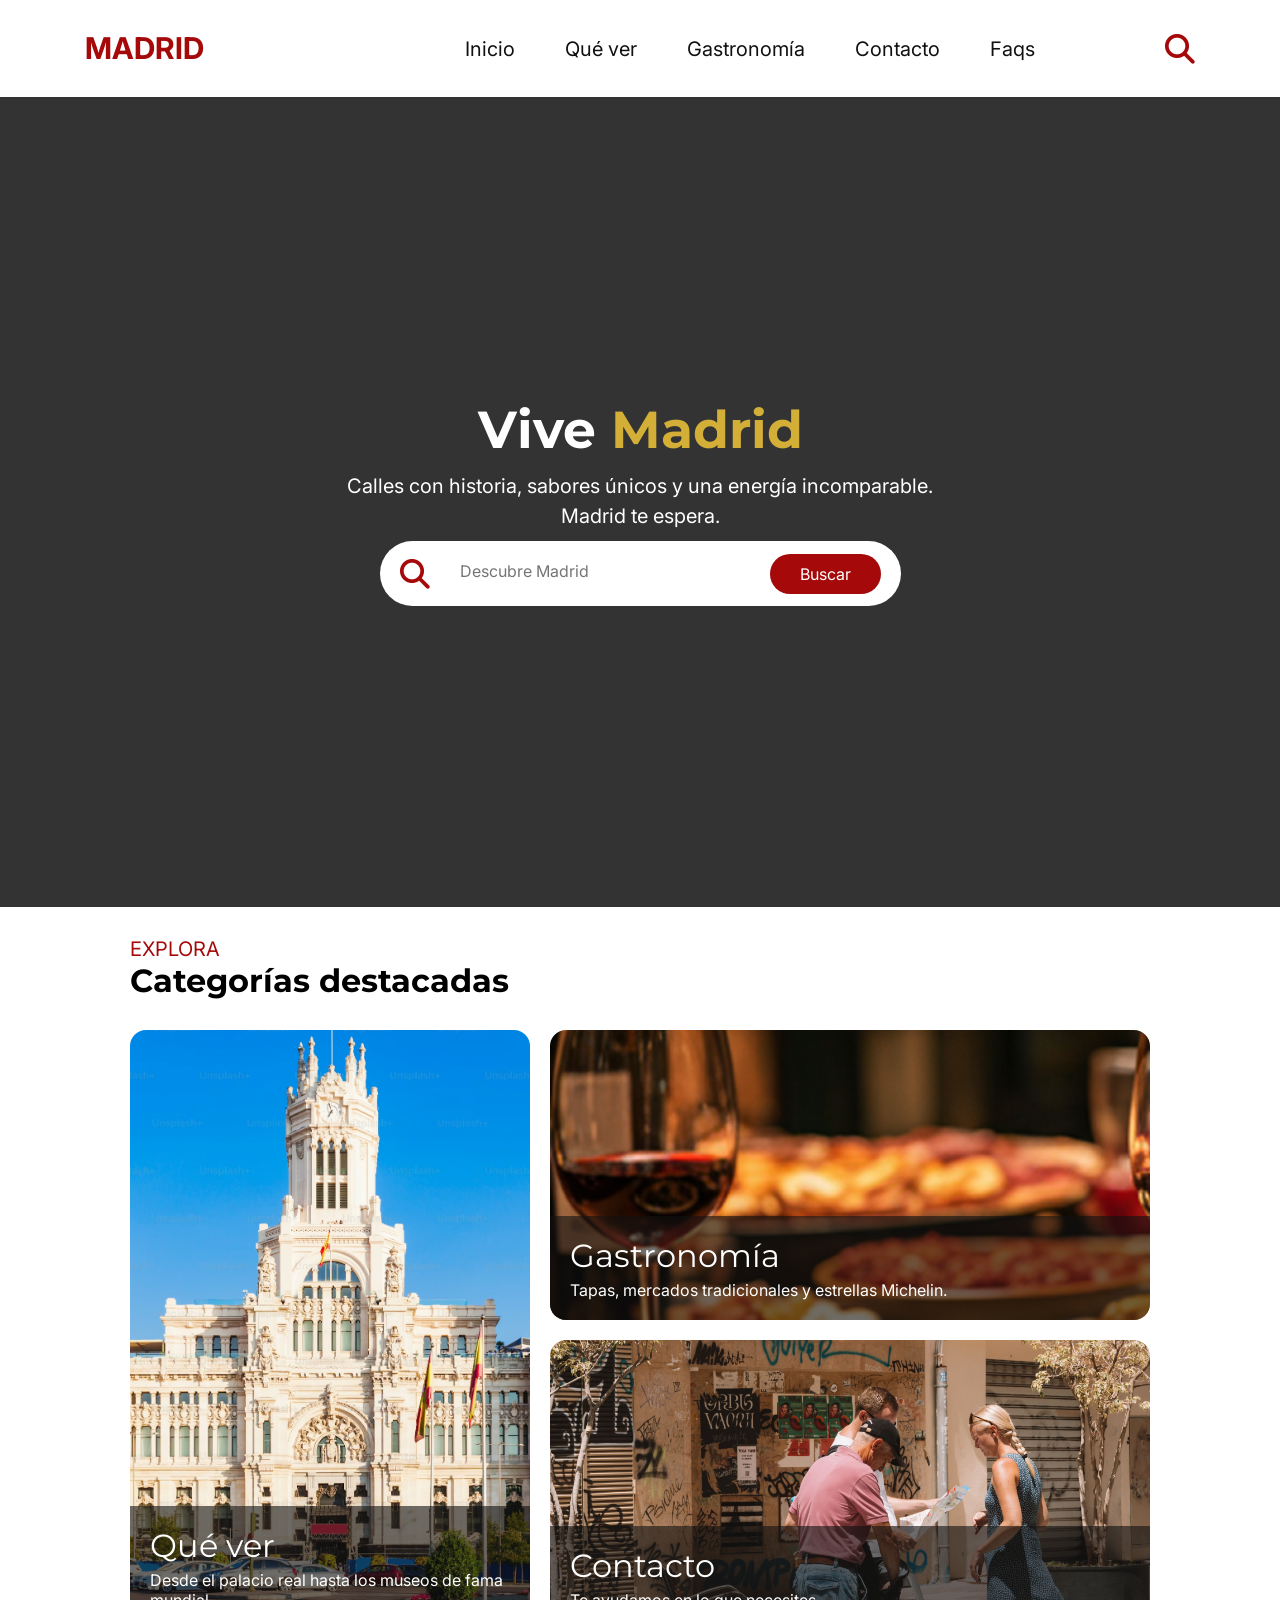
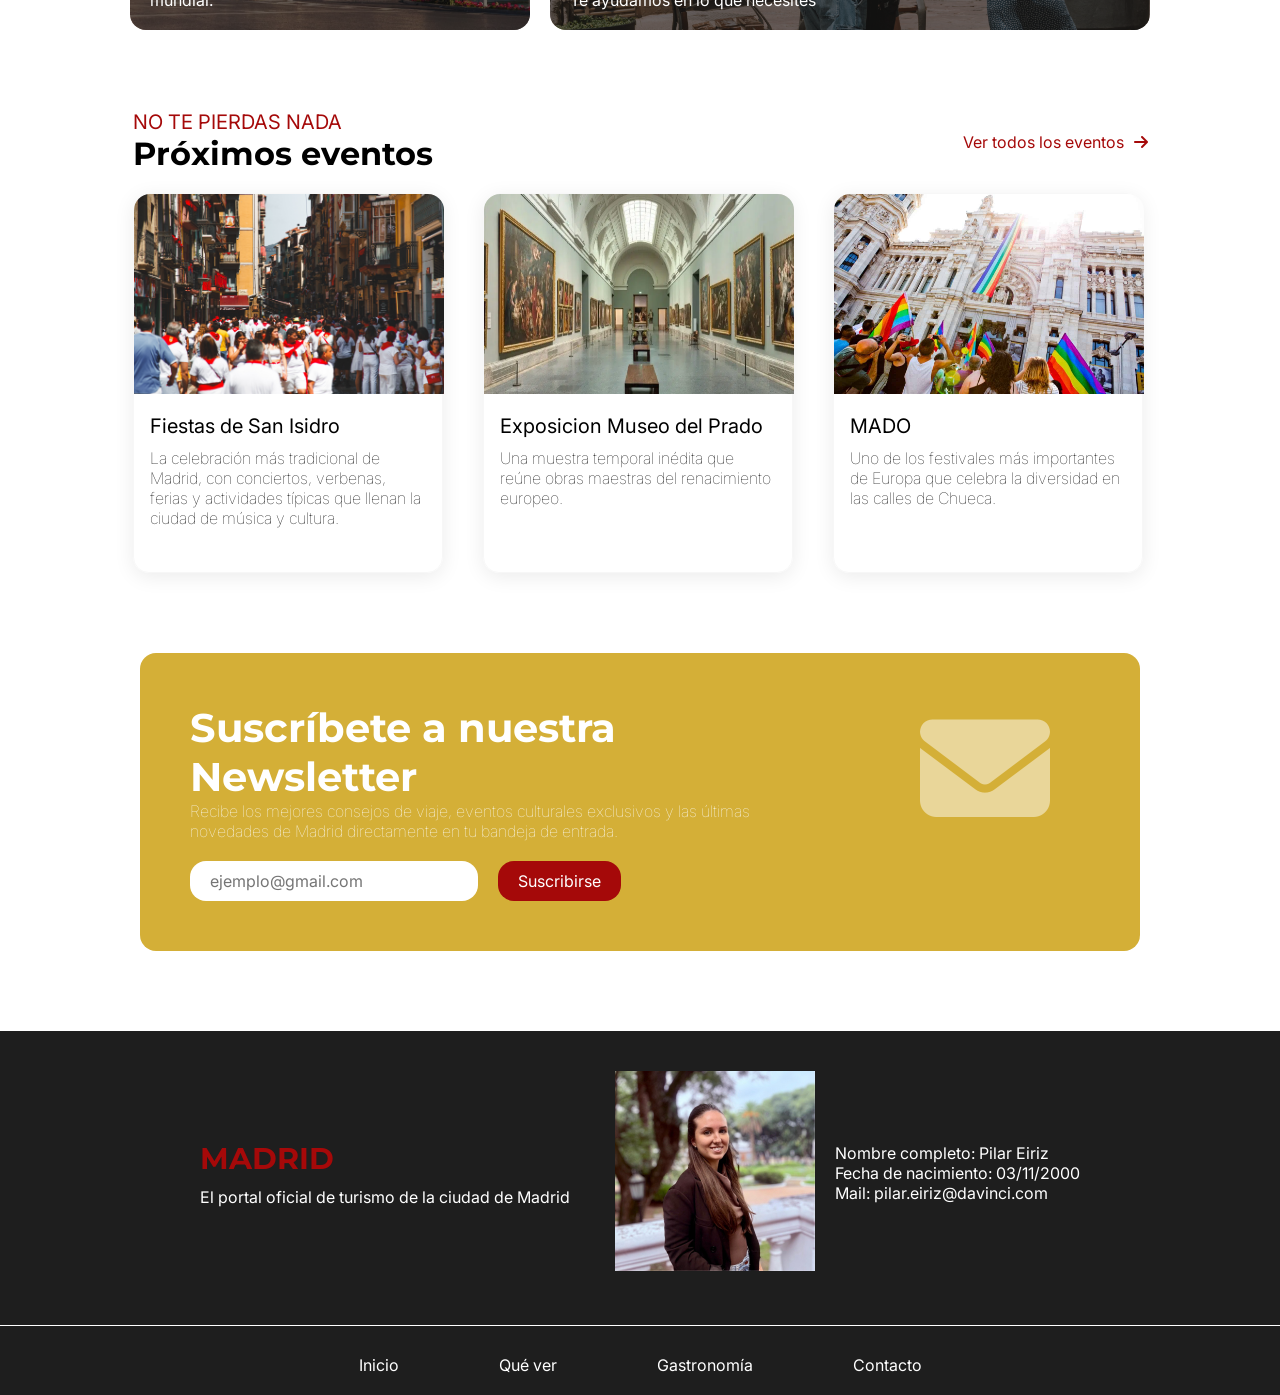
==== commit 910b17a8: "sigo modificando mobile" ====
--- a/index.html
+++ b/index.html
@@ -198,7 +198,7 @@
                     <div class="datos_footer">
                         <p>Nombre completo: Pilar Eiriz</p>
                         <p>Fecha de nacimiento: 03/11/2000</p>
-                        <p>Mail: pilar.eiriz@davinci.edu.ar</p>
+                        <a href="mailto:pilar.eiriz@davinci.com">Mail: pilar.eiriz@davinci.com</a>
                     </div>
                 </div>
             </div>
--- a/css/style.css
+++ b/css/style.css
@@ -184,7 +184,7 @@
     width: 200px;
 }
 
-.datos_footer {
+.datos_footer, .datos_footer a {
     color: var(--color-texto-principal);
     display: flex;
     flex-direction: column;
@@ -2426,10 +2426,11 @@
         width: 100%;
         max-width: 360px;
         box-sizing: border-box;
+         margin: 0 auto;
     }
 
     .card-individual-preguntas-frecuentes {
-        width: 100%;
+        width: 100%;  
     }
 
     .seccion-preguntas-frecuentes {
